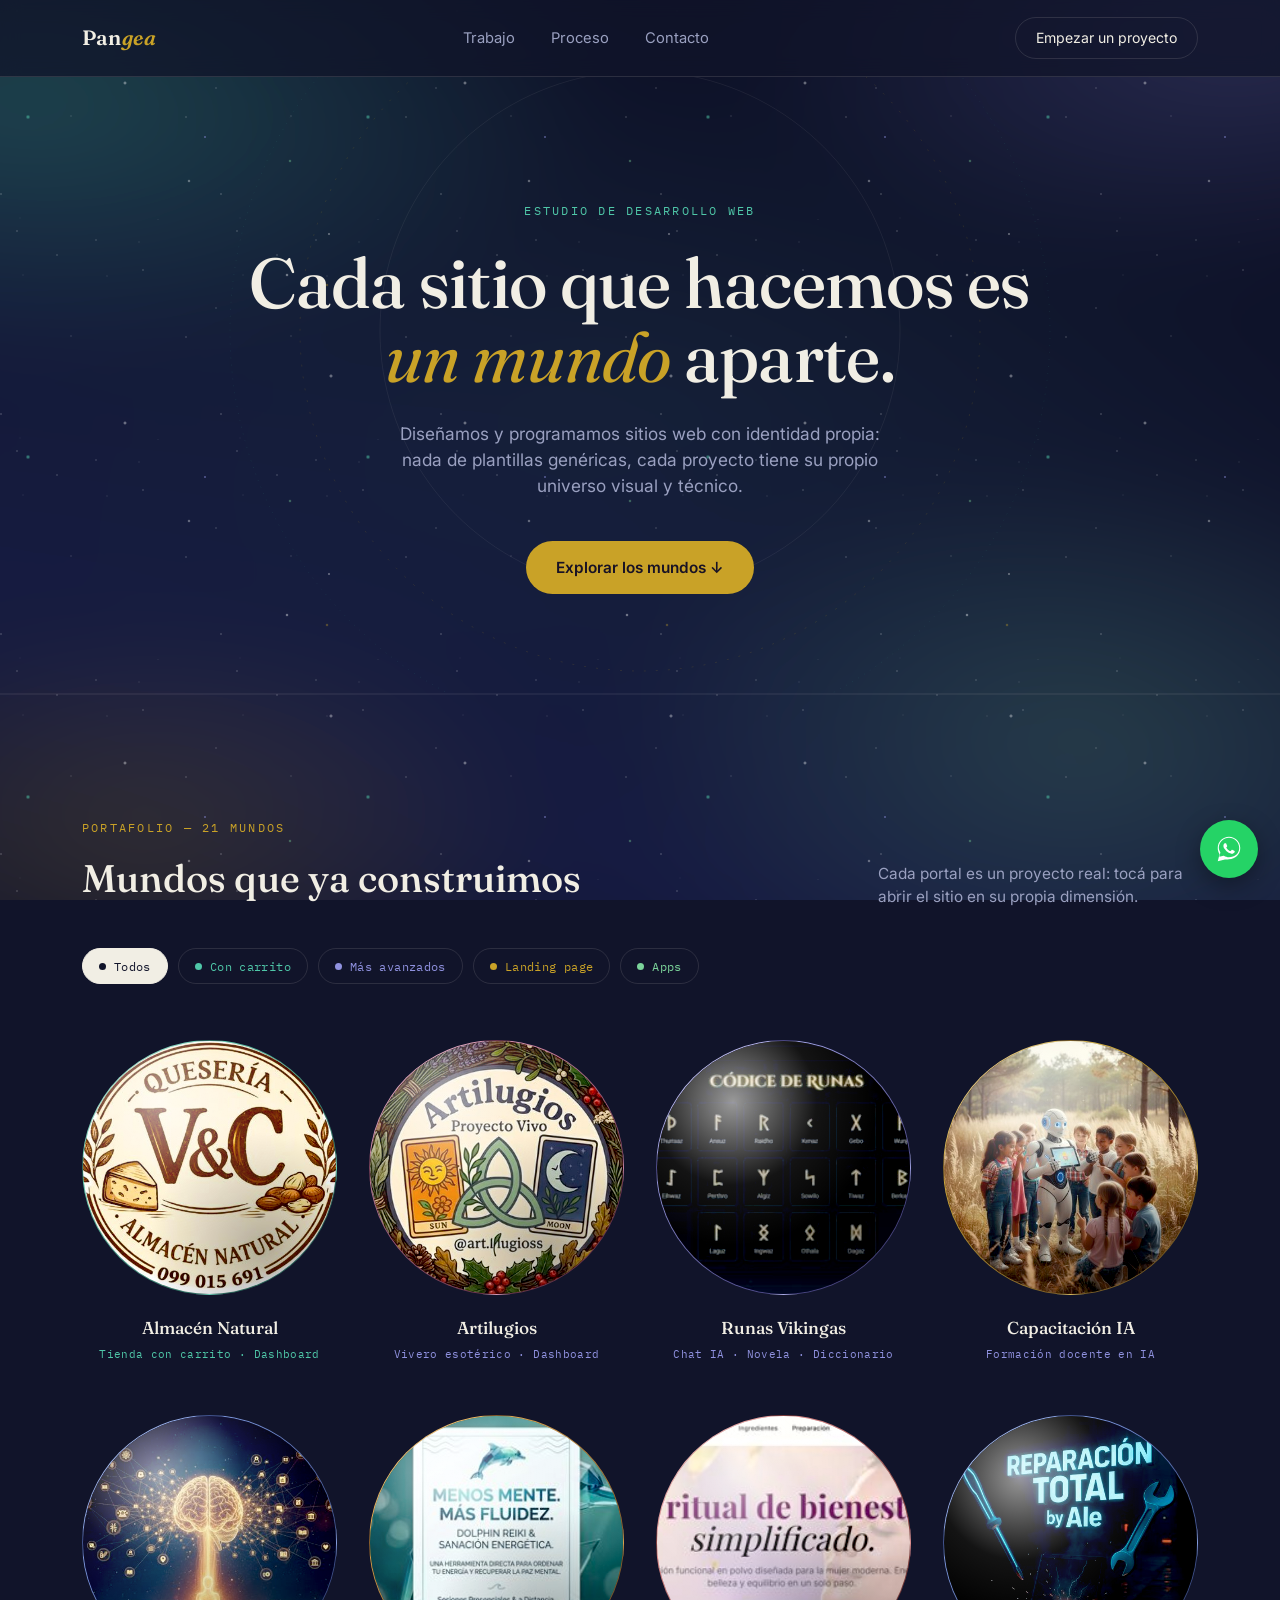
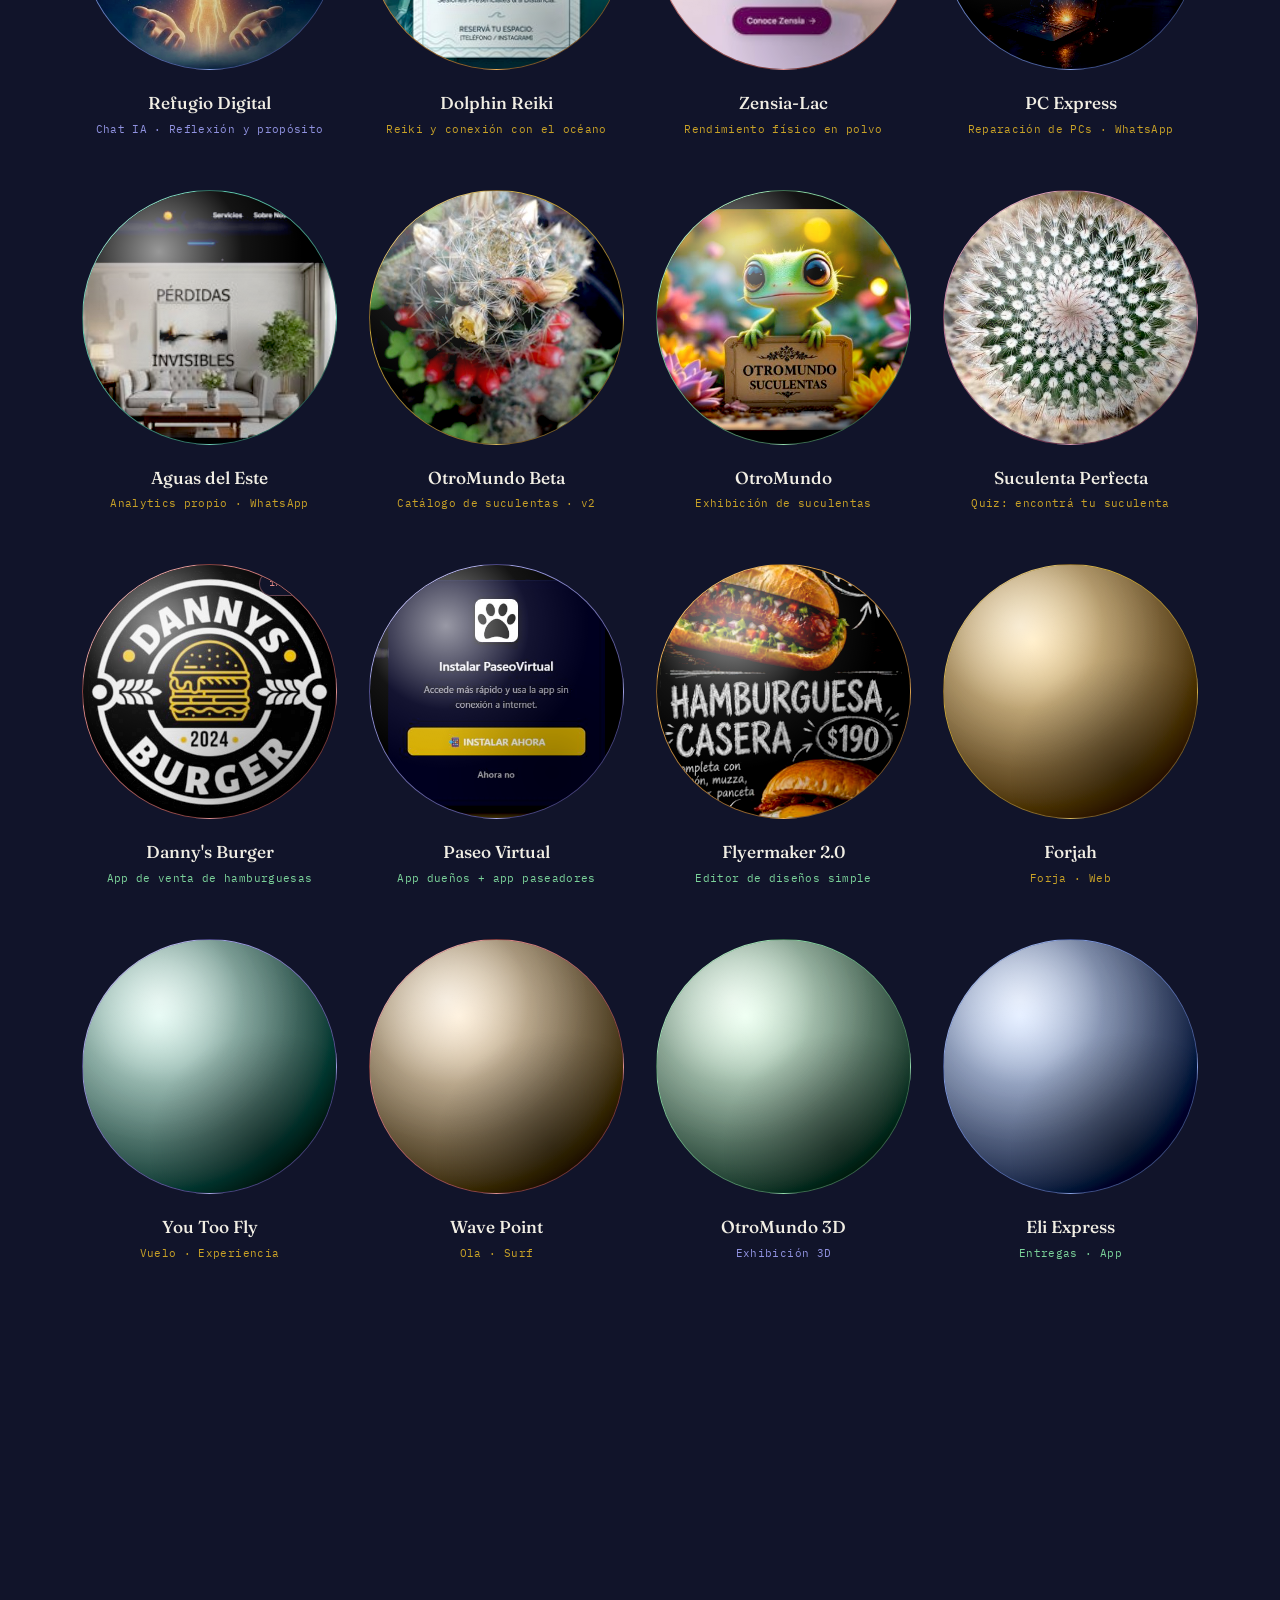
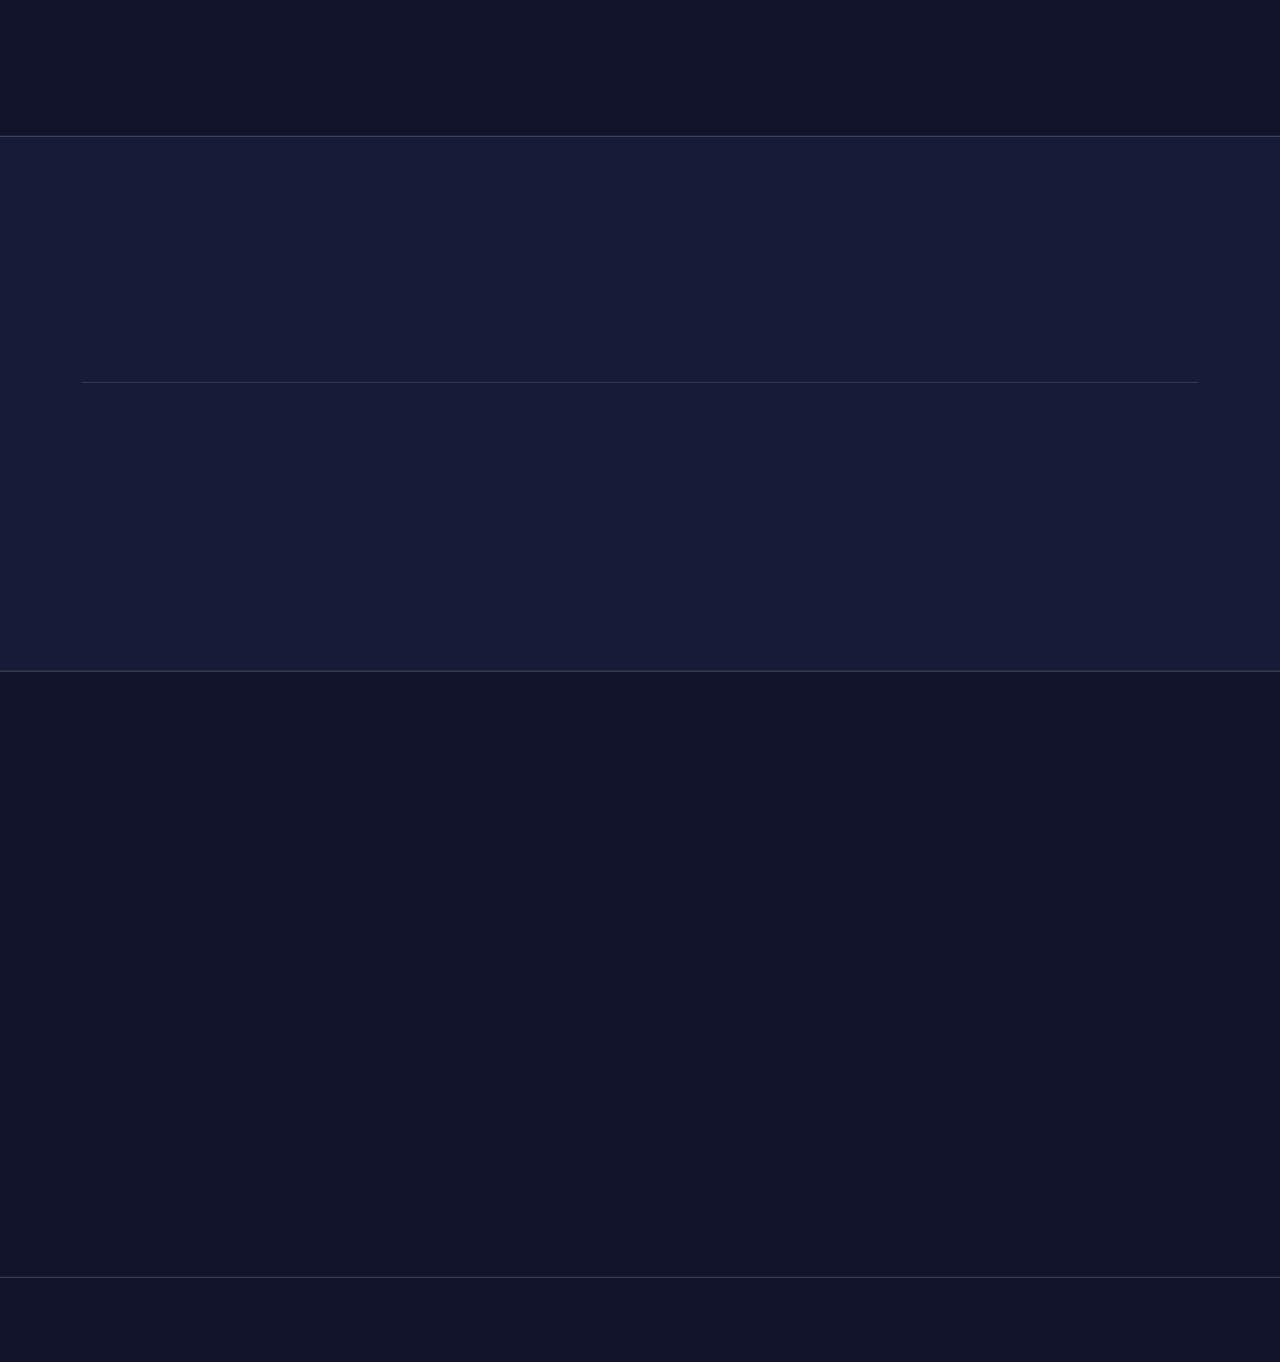
==== index.html @ 88cb33cd "jj" ====
<!DOCTYPE html>
<html lang="es">
<head>
<meta charset="UTF-8">
<meta name="viewport" content="width=device-width, initial-scale=1.0">
<meta name="description" content="Pangea — estudio de desarrollo web. Diseñamos y programamos sitios con identidad propia: landings, tiendas con carrito, dashboards y apps a medida.">
<meta name="theme-color" content="#11142A">
<link rel="preconnect" href="https://fonts.googleapis.com">
<link rel="preconnect" href="https://fonts.gstatic.com" crossorigin>
<title>Pangea — Desarrollo Web</title>
<link rel="stylesheet" href="styles.css">
</head>
<body>

<div class="galaxy-bg" aria-hidden="true">
  <div class="nebula"></div>
  <div class="stars-far"></div>
  <div class="stars-near"></div>
</div>

<div class="cursor-follow" id="cursorFollow" aria-hidden="true">
  <span class="cursor-dot dot-trail"></span>
  <span class="cursor-dot dot-lead"></span>
</div>



<!-- filtro ojo de pez + símbolos de sitios ficticios, reutilizados en todos los portales -->
<svg width="0" height="0" style="position:absolute">
  <defs>
    <radialGradient id="bump" cx="50%" cy="50%" r="50%">
      <stop offset="0%" stop-color="#808080"/>
      <stop offset="100%" stop-color="#000000"/>
    </radialGradient>
    <rect id="bumpRect" width="160" height="160" fill="url(#bump)"/>
    <filter id="fisheye" x="-30%" y="-30%" width="160%" height="160%">
      <feImage href="#bumpRect" x="0" y="0" width="160" height="160" result="bump"/>
      <feDisplacementMap in="SourceGraphic" in2="bump" scale="34" xChannelSelector="R" yChannelSelector="R"/>
    </filter>

    <!-- landing: hero + botón -->
    <symbol id="mock-landing" viewBox="0 0 160 160">
      <rect x="8" y="8" width="144" height="12" rx="4" fill="currentColor" fill-opacity="0.85"/>
      <circle cx="16" cy="14" r="2" fill="#00000055"/><circle cx="23" cy="14" r="2" fill="#00000055"/><circle cx="30" cy="14" r="2" fill="#00000055"/>
      <rect x="8" y="28" width="144" height="58" rx="8" fill="currentColor" fill-opacity="0.5"/>
      <rect x="20" y="42" width="80" height="7" rx="3" fill="#ffffff" fill-opacity="0.6"/>
      <rect x="20" y="54" width="55" height="6" rx="3" fill="#ffffff" fill-opacity="0.4"/>
      <rect x="20" y="68" width="34" height="10" rx="5" fill="#ffffff" fill-opacity="0.85"/>
      <rect x="8" y="96" width="144" height="6" rx="3" fill="currentColor" fill-opacity="0.35"/>
      <rect x="8" y="108" width="100" height="6" rx="3" fill="currentColor" fill-opacity="0.25"/>
      <rect x="8" y="140" width="144" height="5" rx="2" fill="currentColor" fill-opacity="0.25"/>
    </symbol>

    <!-- tienda: grid de productos + carrito -->
    <symbol id="mock-shop" viewBox="0 0 160 160">
      <rect x="8" y="8" width="144" height="12" rx="4" fill="currentColor" fill-opacity="0.85"/>
      <circle cx="16" cy="14" r="2" fill="#00000055"/><circle cx="23" cy="14" r="2" fill="#00000055"/>
      <circle cx="138" cy="14" r="4.5" fill="#ffffff" fill-opacity="0.9"/>
      <path d="M135 12 h6 l1 3 h-8z" fill="none" stroke="#00000066" stroke-width="1"/>
      <g fill="currentColor" fill-opacity="0.5">
        <rect x="8" y="30" width="64" height="52" rx="8"/>
        <rect x="88" y="30" width="64" height="52" rx="8"/>
        <rect x="8" y="90" width="64" height="52" rx="8"/>
        <rect x="88" y="90" width="64" height="52" rx="8"/>
      </g>
      <g fill="#ffffff" fill-opacity="0.7">
        <rect x="16" y="68" width="30" height="6" rx="3"/>
        <rect x="96" y="68" width="30" height="6" rx="3"/>
        <rect x="16" y="128" width="30" height="6" rx="3"/>
        <rect x="96" y="128" width="30" height="6" rx="3"/>
      </g>
    </symbol>

    <!-- avanzado: dashboard con sidebar y gráfico -->
    <symbol id="mock-dashboard" viewBox="0 0 160 160">
      <rect x="8" y="8" width="144" height="144" rx="10" fill="currentColor" fill-opacity="0.28"/>
      <rect x="8" y="8" width="34" height="144" rx="10" fill="currentColor" fill-opacity="0.55"/>
      <g fill="#ffffff" fill-opacity="0.6">
        <rect x="16" y="22" width="18" height="5" rx="2"/>
        <rect x="16" y="38" width="18" height="5" rx="2"/>
        <rect x="16" y="54" width="18" height="5" rx="2"/>
      </g>
      <g fill="#ffffff" fill-opacity="0.55">
        <rect x="52" y="22" width="36" height="20" rx="5"/>
        <rect x="94" y="22" width="36" height="20" rx="5"/>
      </g>
      <g fill="#ffffff" fill-opacity="0.7">
        <rect x="52" y="80" width="14" height="52" rx="3"/>
        <rect x="70" y="64" width="14" height="68" rx="3"/>
        <rect x="88" y="96" width="14" height="36" rx="3"/>
        <rect x="106" y="50" width="14" height="82" rx="3"/>
      </g>
    </symbol>

    <!-- app: pantalla de celular con nav inferior -->
    <symbol id="mock-app" viewBox="0 0 160 160">
      <rect x="38" y="4" width="84" height="152" rx="16" fill="currentColor" fill-opacity="0.35" stroke="currentColor" stroke-opacity="0.7" stroke-width="2"/>
      <rect x="60" y="12" width="40" height="5" rx="2.5" fill="currentColor" fill-opacity="0.7"/>
      <rect x="48" y="28" width="64" height="34" rx="7" fill="#ffffff" fill-opacity="0.55"/>
      <rect x="48" y="68" width="64" height="16" rx="6" fill="#ffffff" fill-opacity="0.4"/>
      <rect x="48" y="88" width="64" height="16" rx="6" fill="#ffffff" fill-opacity="0.4"/>
      <rect x="42" y="130" width="76" height="18" rx="9" fill="currentColor" fill-opacity="0.7"/>
      <circle cx="58" cy="139" r="4" fill="#ffffff" fill-opacity="0.85"/>
      <circle cx="80" cy="139" r="4" fill="#ffffff" fill-opacity="0.85"/>
      <circle cx="102" cy="139" r="4" fill="#ffffff" fill-opacity="0.85"/>
    </symbol>
  </defs>
</svg>

<header>
  <div class="wrap">
    <a class="logo" href="https://pangeadev.vercel.app">Pan<em>gea</em></a>
    <nav>
      <a href="#trabajo">Trabajo</a>
      <a href="#proceso">Proceso</a>
      <a href="#contacto">Contacto</a>
    </nav>
    <a href="#contacto" class="nav-cta">Empezar un proyecto</a>
    <button class="nav-toggle" id="navToggle" aria-label="Abrir menú" aria-expanded="false" aria-controls="mobilePanel">
      <span></span><span></span><span></span>
    </button>
  </div>
</header>
<div class="mobile-panel" id="mobilePanel">
  <a href="#trabajo">Trabajo</a>
  <a href="#proceso">Proceso</a>
  <a href="#contacto">Contacto</a>
  <a href="#contacto" class="nav-cta">Empezar un proyecto</a>
</div>

<section class="hero">
  <svg class="orbits" viewBox="0 0 900 900" aria-hidden="true">
    <path id="heroRing" class="ring1" d="M710.00,450.00 L709.80,460.21 L709.20,470.40 L708.20,480.56 L706.80,490.67 L705.00,500.72 L702.82,510.70 L700.24,520.57 L697.27,530.34 L693.93,539.99 L690.21,549.50 L686.12,558.85 L681.66,568.04 L676.85,577.04 L671.69,585.85 L666.18,594.45 L660.34,602.82 L654.18,610.96 L647.71,618.86 L640.92,626.49 L633.85,633.85 L626.49,640.92 L618.86,647.71 L610.96,654.18 L602.82,660.34 L594.45,666.18 L585.85,671.69 L577.04,676.85 L568.04,681.66 L558.85,686.12 L549.50,690.21 L539.99,693.93 L530.34,697.27 L520.57,700.24 L510.70,702.82 L500.72,705.00 L490.67,706.80 L480.56,708.20 L470.40,709.20 L460.21,709.80 L450.00,710.00 L439.79,709.80 L429.60,709.20 L419.44,708.20 L409.33,706.80 L399.28,705.00 L389.30,702.82 L379.43,700.24 L369.66,697.27 L360.01,693.93 L350.50,690.21 L341.15,686.12 L331.96,681.66 L322.96,676.85 L314.15,671.69 L305.55,666.18 L297.18,660.34 L289.04,654.18 L281.14,647.71 L273.51,640.92 L266.15,633.85 L259.08,626.49 L252.29,618.86 L245.82,610.96 L239.66,602.82 L233.82,594.45 L228.31,585.85 L223.15,577.04 L218.34,568.04 L213.88,558.85 L209.79,549.50 L206.07,539.99 L202.73,530.34 L199.76,520.57 L197.18,510.70 L195.00,500.72 L193.20,490.67 L191.80,480.56 L190.80,470.40 L190.20,460.21 L190.00,450.00 L190.20,439.79 L190.80,429.60 L191.80,419.44 L193.20,409.33 L195.00,399.28 L197.18,389.30 L199.76,379.43 L202.73,369.66 L206.07,360.01 L209.79,350.50 L213.88,341.15 L218.34,331.96 L223.15,322.96 L228.31,314.15 L233.82,305.55 L239.66,297.18 L245.82,289.04 L252.29,281.14 L259.08,273.51 L266.15,266.15 L273.51,259.08 L281.14,252.29 L289.04,245.82 L297.18,239.66 L305.55,233.82 L314.15,228.31 L322.96,223.15 L331.96,218.34 L341.15,213.88 L350.50,209.79 L360.01,206.07 L369.66,202.73 L379.43,199.76 L389.30,197.18 L399.28,195.00 L409.33,193.20 L419.44,191.80 L429.60,190.80 L439.79,190.20 L450.00,190.00 L460.21,190.20 L470.40,190.80 L480.56,191.80 L490.67,193.20 L500.72,195.00 L510.70,197.18 L520.57,199.76 L530.34,202.73 L539.99,206.07 L549.50,209.79 L558.85,213.88 L568.04,218.34 L577.04,223.15 L585.85,228.31 L594.45,233.82 L602.82,239.66 L610.96,245.82 L618.86,252.29 L626.49,259.08 L633.85,266.15 L640.92,273.51 L647.71,281.14 L654.18,289.04 L660.34,297.18 L666.18,305.55 L671.69,314.15 L676.85,322.96 L681.66,331.96 L686.12,341.15 L690.21,350.50 L693.93,360.01 L697.27,369.66 L700.24,379.43 L702.82,389.30 L705.00,399.28 L706.80,409.33 L708.20,419.44 L709.20,429.60 L709.80,439.79 L710.00,450.00 Z"></path>
    <circle class="ring2" cx="450" cy="450" r="340"></circle>
    <circle class="ring3" cx="450" cy="450" r="410"></circle>
  </svg>
  <div class="wrap hero-inner">
    <span class="eyebrow">Estudio de desarrollo web</span>
    <h1>Cada sitio que hacemos es <em>un mundo</em> aparte.</h1>
    <p>Diseñamos y programamos sitios web con identidad propia: nada de plantillas genéricas, cada proyecto tiene su propio universo visual y técnico.</p>
    <a href="#trabajo" class="btn-primary">Explorar los mundos ↓</a>
  </div>
</section>

<svg class="string-divider" id="stringDivider1" viewBox="0 0 1000 30" preserveAspectRatio="none" aria-hidden="true">
  <path id="stringLine1" d="M0,15 L1000,15"></path>
</svg>

<section class="worlds" id="trabajo">
  <div class="wrap">
    <div class="section-head">
      <div>
        <span class="eyebrow">Portafolio — 21 mundos</span>
        <h2>Mundos que ya construimos</h2>
      </div>
      <p>Cada portal es un proyecto real: tocá para abrir el sitio en su propia dimensión.</p>
    </div>

    <div class="filters">
      <button class="filter-btn active" data-filter="all"><span class="dot"></span>Todos</button>
      <button class="filter-btn" data-filter="carrito"><span class="dot"></span>Con carrito</button>
      <button class="filter-btn" data-filter="avanzado"><span class="dot"></span>Más avanzados</button>
      <button class="filter-btn" data-filter="landing"><span class="dot"></span>Landing page</button>
      <button class="filter-btn" data-filter="app"><span class="dot"></span>Apps</button>
    </div>

    <div class="world-grid">

      <a class="world-card" data-cats="carrito" href="https://queseriayalmacenvyc.vercel.app" target="_blank" rel="noopener">
        <div class="portal p2">
          <img class="mock-photo" loading="lazy" decoding="async" src="[data-uri]" alt="Almacén Natural">
          <div class="portal-glass"></div>
          <span class="portal-label">Ver sitio ↗</span>
        </div>
        <div class="world-name">Almacén Natural</div>
        <div class="world-tag cat-carrito">Tienda con carrito · Dashboard</div>
      </a>
      <a class="world-card" data-cats="avanzado" href="https://artilugios.vercel.app" target="_blank" rel="noopener">
        <div class="portal p3">
          <img class="mock-photo" loading="lazy" decoding="async" src="[data-uri]" alt="Artilugios">
          <div class="portal-glass"></div>
          <span class="portal-label">Ver sitio ↗</span>
        </div>
        <div class="world-name">Artilugios</div>
        <div class="world-tag cat-avanzado">Vivero esotérico · Dashboard</div>
      </a>

      <a class="world-card" data-cats="avanzado" href="https://runasvikingas.vercel.app" target="_blank" rel="noopener">
        <div class="portal p7">
          <img class="mock-photo" loading="lazy" decoding="async" src="[data-uri]" alt="Runas Vikingas">
          <div class="portal-glass"></div>
          <span class="portal-label">Ver sitio ↗</span>
        </div>
        <div class="world-name">Runas Vikingas</div>
        <div class="world-tag cat-avanzado">Chat IA · Novela · Diccionario</div>
      </a>

      <a class="world-card" data-cats="avanzado" href="https://unaleotromundo.github.io/Capacitacion-IA/" target="_blank" rel="noopener">
        <div class="portal p5">
          <img class="mock-photo" loading="lazy" decoding="async" src="[data-uri]" alt="Capacitación IA">
          <div class="portal-glass"></div>
          <span class="portal-label">Ver sitio ↗</span>
        </div>
        <div class="world-name">Capacitación IA</div>
        <div class="world-tag cat-avanzado">Formación docente en IA</div>
      </a>

      <a class="world-card" data-cats="avanzado app" href="https://refugiodigital.vercel.app" target="_blank" rel="noopener">
        <div class="portal p4">
          <img class="mock-photo" loading="lazy" decoding="async" src="[data-uri]" alt="Refugio Digital">
          <div class="portal-glass"></div>
          <span class="portal-label">Ver sitio ↗</span>
        </div>
        <div class="world-name">Refugio Digital</div>
        <div class="world-tag cat-avanzado">Chat IA · Reflexión y propósito</div>
      </a>

      <a class="world-card" data-cats="landing" href="https://dolphinreiki.vercel.app" target="_blank" rel="noopener">
        <div class="portal p1">
          <img class="mock-photo" loading="lazy" decoding="async" src="[data-uri]" alt="Dolphin Reiki">
          <div class="portal-glass"></div>
          <span class="portal-label">Ver sitio ↗</span>
        </div>
        <div class="world-name">Dolphin Reiki</div>
        <div class="world-tag cat-landing">Reiki y conexión con el océano</div>
      </a>

      <a class="world-card" data-cats="landing" href="https://zensia-lac.vercel.app" target="_blank" rel="noopener">
        <div class="portal p8">
          <img class="mock-photo" loading="lazy" decoding="async" src="[data-uri]" alt="Zensia-Lac">
          <div class="portal-glass"></div>
          <span class="portal-label">Ver sitio ↗</span>
        </div>
        <div class="world-name">Zensia-Lac</div>
        <div class="world-tag cat-landing">Rendimiento físico en polvo</div>
      </a>

      <a class="world-card" data-cats="landing" href="https://contralamaquina.vercel.app/" target="_blank" rel="noopener">
        <div class="portal p4">
          <img class="mock-photo" loading="lazy" decoding="async" src="[data-uri]" alt="PC Express">
          <div class="portal-glass"></div>
          <span class="portal-label">Ver sitio ↗</span>
        </div>
        <div class="world-name">PC Express</div>
        <div class="world-tag cat-landing">Reparación de PCs · WhatsApp</div>
      </a>

      <a class="world-card" data-cats="landing" href="https://aguasdeleste.com.uy" target="_blank" rel="noopener">
        <div class="portal p2">
          <img class="mock-photo" loading="lazy" decoding="async" src="[data-uri]" alt="Aguas del Este">
          <div class="portal-glass"></div>
          <span class="portal-label">Ver sitio ↗</span>
        </div>
        <div class="world-name">Aguas del Este</div>
        <div class="world-tag cat-landing">Analytics propio · WhatsApp</div>
      </a>

      <a class="world-card" data-cats="landing" href="https://otromundo-beta.vercel.app" target="_blank" rel="noopener">
        <div class="portal p5">
          <span class="badge beta">beta</span>
          <img class="mock-photo" loading="lazy" decoding="async" src="[data-uri]" alt="OtroMundo Beta">
          <div class="portal-glass"></div>
          <span class="portal-label">Ver sitio ↗</span>
        </div>
        <div class="world-name">OtroMundo Beta</div>
        <div class="world-tag cat-landing">Catálogo de suculentas · v2</div>
      </a>

      <a class="world-card" data-cats="landing" href="https://otromundo.vercel.app" target="_blank" rel="noopener">
        <div class="portal p6">
          <img class="mock-photo" loading="lazy" decoding="async" src="[data-uri]" alt="OtroMundo Suculentas">
          <div class="portal-glass"></div>
          <span class="portal-label">Ver sitio ↗</span>
        </div>
        <div class="world-name">OtroMundo</div>
        <div class="world-tag cat-landing">Exhibición de suculentas</div>
      </a>

      <a class="world-card" data-cats="landing" href="https://unaleotromundo.github.io/suculentaperfecta" target="_blank" rel="noopener">
        <div class="portal p3">
          <span class="badge">quiz</span>
          <img class="mock-photo" loading="lazy" decoding="async" src="[data-uri]" alt="Suculenta Perfecta">
          <div class="portal-glass"></div>
          <span class="portal-label">Ver sitio ↗</span>
        </div>
        <div class="world-name">Suculenta Perfecta</div>
        <div class="world-tag cat-landing">Quiz: encontrá tu suculenta</div>
      </a>

      <a class="world-card" data-cats="app" href="https://dannysburguer.vercel.app" target="_blank" rel="noopener">
        <div class="portal p8">
          <span class="badge inactivo">inactivo</span>
          <img class="mock-photo" loading="lazy" decoding="async" src="[data-uri]" alt="Danny's Burger">
          <div class="portal-glass"></div>
          <span class="portal-label">Ver sitio ↗</span>
        </div>
        <div class="world-name">Danny's Burger</div>
        <div class="world-tag cat-app">App de venta de hamburguesas</div>
      </a>

      <a class="world-card" data-cats="app" href="https://paseovirtual.vercel.app" target="_blank" rel="noopener">
        <div class="portal p7">
          <img class="mock-photo" loading="lazy" decoding="async" src="[data-uri]" alt="Paseo Virtual">
          <div class="portal-glass"></div>
          <span class="portal-label">Ver sitio ↗</span>
        </div>
        <div class="world-name">Paseo Virtual</div>
        <div class="world-tag cat-app">App dueños + app paseadores</div>
      </a>

      <a class="world-card" data-cats="app" href="https://unaleotromundo.github.io/Flyermaker2.0/" target="_blank" rel="noopener">
        <div class="portal p1">
          <img class="mock-photo" loading="lazy" decoding="async" src="[data-uri]" alt="Flyermaker 2.0">
          <div class="portal-glass"></div>
          <span class="portal-label">Ver sitio ↗</span>
        </div>
        <div class="world-name">Flyermaker 2.0</div>
        <div class="world-tag cat-app">Editor de diseños simple</div>
      </a>

      <a class="world-card" data-cats="landing" href="https://forjah.vercel.app" target="_blank" rel="noopener">
        <div class="portal p5">
          <img class="mock-photo" loading="lazy" decoding="async" src="data:image/svg+xml,%3Csvg xmlns='http://www.w3.org/2000/svg' viewBox='0 0 160 160'%3E%3Cdefs%3E%3CradialGradient id='g' cx='35%25' cy='30%25' r='80%25'%3E%3Cstop offset='0%25' stop-color='%23ffe2a8'/%3E%3Cstop offset='100%25' stop-color='%232b1a08'/%3E%3C/radialGradient%3E%3C/defs%3E%3Crect width='160' height='160' fill='url(%23g)'/%3E%3C/svg%3E"/>
          <div class="portal-glass"></div>
          <span class="portal-label">Ver sitio ↗</span>
        </div>
        <div class="world-name">Forjah</div>
        <div class="world-tag cat-landing">Forja · Web</div>
      </a>

      <a class="world-card" data-cats="landing" href="https://youtoofly.vercel.app" target="_blank" rel="noopener">
        <div class="portal p7">
          <img class="mock-photo" loading="lazy" decoding="async" src="data:image/svg+xml,%3Csvg xmlns='http://www.w3.org/2000/svg' viewBox='0 0 160 160'%3E%3Cdefs%3E%3CradialGradient id='g' cx='30%25' cy='30%25' r='80%25'%3E%3Cstop offset='0%25' stop-color='%23d3f4ea'/%3E%3Cstop offset='100%25' stop-color='%23082621'/%3E%3C/radialGradient%3E%3C/defs%3E%3Crect width='160' height='160' fill='url(%23g)'/%3E%3C/svg%3E"/>
          <div class="portal-glass"></div>
          <span class="portal-label">Ver sitio ↗</span>
        </div>
        <div class="world-name">You Too Fly</div>
        <div class="world-tag cat-landing">Vuelo · Experiencia</div>
      </a>

      <a class="world-card" data-cats="landing" href="https://wavepointcr.com" target="_blank" rel="noopener">
        <div class="portal p8">
          <img class="mock-photo" loading="lazy" decoding="async" src="data:image/svg+xml,%3Csvg xmlns='http://www.w3.org/2000/svg' viewBox='0 0 160 160'%3E%3Cdefs%3E%3CradialGradient id='g' cx='35%25' cy='30%25' r='80%25'%3E%3Cstop offset='0%25' stop-color='%23fbe6c8'/%3E%3Cstop offset='100%25' stop-color='%23241a08'/%3E%3C/radialGradient%3E%3C/defs%3E%3Crect width='160' height='160' fill='url(%23g)'/%3E%3C/svg%3E"/>
          <div class="portal-glass"></div>
          <span class="portal-label">Ver sitio ↗</span>
        </div>
        <div class="world-name">Wave Point</div>
        <div class="world-tag cat-landing">Ola · Surf</div>
      </a>

      <a class="world-card" data-cats="avanzado" href="https://otromundo3d.vercel.app" target="_blank" rel="noopener">
        <div class="portal p6">
          <img class="mock-photo" loading="lazy" decoding="async" src="data:image/svg+xml,%3Csvg xmlns='http://www.w3.org/2000/svg' viewBox='0 0 160 160'%3E%3Cdefs%3E%3CradialGradient id='g' cx='35%25' cy='30%25' r='80%25'%3E%3Cstop offset='0%25' stop-color='%23e3ffe9'/%3E%3Cstop offset='100%25' stop-color='%230c231a'/%3E%3C/radialGradient%3E%3C/defs%3E%3Crect width='160' height='160' fill='url(%23g)'/%3E%3C/svg%3E"/>
          <div class="portal-glass"></div>
          <span class="portal-label">Ver sitio ↗</span>
        </div>
        <div class="world-name">OtroMundo 3D</div>
        <div class="world-tag cat-avanzado">Exhibición 3D</div>
      </a>

      <a class="world-card" data-cats="app" href="https://eliexpress.vercel.app" target="_blank" rel="noopener">
        <div class="portal p4">
          <img class="mock-photo" loading="lazy" decoding="async" src="data:image/svg+xml,%3Csvg xmlns='http://www.w3.org/2000/svg' viewBox='0 0 160 160'%3E%3Cdefs%3E%3CradialGradient id='g' cx='30%25' cy='30%25' r='80%25'%3E%3Cstop offset='0%25' stop-color='%23cfe0ff'/%3E%3Cstop offset='100%25' stop-color='%230d152e'/%3E%3C/radialGradient%3E%3C/defs%3E%3Crect width='160' height='160' fill='url(%23g)'/%3E%3C/svg%3E"/>
          <div class="portal-glass"></div>
          <span class="portal-label">Ver sitio ↗</span>
        </div>
        <div class="world-name">Eli Express</div>
        <div class="world-tag cat-app">Entregas · App</div>
      </a>

      <a class="world-card" data-cats="landing" href="https://doberman-delta.vercel.app/" target="_blank" rel="noopener">
        <div class="portal p2">
          <img class="mock-photo" loading="lazy" decoding="async" src="data:image/svg+xml,%3Csvg xmlns='http://www.w3.org/2000/svg' viewBox='0 0 160 160'%3E%3Cdefs%3E%3CradialGradient id='g' cx='35%25' cy='30%25' r='80%25'%3E%3Cstop offset='0%25' stop-color='%23ffe2a8'/%3E%3Cstop offset='100%25' stop-color='%232b1a08'/%3E%3C/radialGradient%3E%3C/defs%3E%3Crect width='160' height='160' fill='url(%23g)'/%3E%3C/svg%3E"/>
          <div class="portal-glass"></div>
          <span class="portal-label">Ver sitio ↗</span>
        </div>
        <div class="world-name">Doberman Delta</div>
        <div class="world-tag cat-landing">Doberman · Web</div>
      </a>

    </div>
  </div>
</section>

<svg class="string-divider" id="stringDivider2" viewBox="0 0 1000 30" preserveAspectRatio="none" aria-hidden="true">
  <path id="stringLine2" d="M0,15 L1000,15"></path>
</svg>

<section class="process" id="proceso">
  <div class="wrap">
    <div class="section-head">
      <div>
        <span class="eyebrow">Cómo trabajamos</span>
        <h2>El viaje entre mundos</h2>
      </div>
      <p>Cuatro etapas, siempre en ese orden, del primer boceto a un sitio en producción.</p>
    </div>
    <div class="process-grid">
      <div class="step">
        <span class="step-num">01</span>
        <h3>Exploración</h3>
        <p>Entendemos tu negocio, tus usuarios y qué necesita lograr el sitio.</p>
      </div>
      <div class="step">
        <span class="step-num">02</span>
        <h3>Diseño</h3>
        <p>Construimos una identidad visual propia, no una plantilla adaptada.</p>
      </div>
      <div class="step">
        <span class="step-num">03</span>
        <h3>Desarrollo</h3>
        <p>Programamos el sitio: rápido, prolijo y fácil de mantener.</p>
      </div>
      <div class="step">
        <span class="step-num">04</span>
        <h3>Lanzamiento</h3>
        <p>Publicamos y acompañamos las primeras semanas en vivo.</p>
      </div>
    </div>
  </div>
</section>

<svg class="string-divider" id="stringDivider3" viewBox="0 0 1000 30" preserveAspectRatio="none" aria-hidden="true">
  <path id="stringLine3" d="M0,15 L1000,15"></path>
</svg>

<section class="contact" id="contacto">
  <div class="wrap">
    <span class="eyebrow">Contacto</span>
    <h2>¿Creamos <em>tu</em> próximo mundo?</h2>
    <p>Contanos de tu proyecto y te respondemos en menos de 48 horas.</p>
    <a class="btn-primary" href="https://wa.me/59894691690" target="_blank" rel="noopener">Escribinos por WhatsApp →</a>
  </div>
</section>

<svg class="string-divider" id="stringDivider4" viewBox="0 0 1000 30" preserveAspectRatio="none" aria-hidden="true">
  <path id="stringLine4" d="M0,15 L1000,15"></path>
</svg>

<footer>
  <div class="wrap">
    <span>© 2026 Pangea Desarrollo Web</span>
    <span>Neptunia, Uruguay</span>
  </div>
</footer>

<a href="https://wa.me/59894691690" target="_blank" rel="noopener" class="wa-float" aria-label="Escribinos por WhatsApp">
  <span class="wa-tooltip">Escribinos por WhatsApp</span>
  <svg viewBox="0 0 32 32" fill="#fff" aria-hidden="true">
    <path d="M16.004 3C9.377 3 4 8.373 4 15c0 2.386.7 4.607 1.912 6.47L4 29l7.72-1.868A11.93 11.93 0 0 0 16.004 27C22.63 27 28 21.627 28 15S22.63 3 16.004 3zm0 21.9c-1.98 0-3.822-.58-5.372-1.577l-.386-.243-4.58 1.108 1.15-4.463-.253-.397A9.86 9.86 0 0 1 5.1 15c0-6.02 4.884-10.9 10.904-10.9C22.024 4.1 26.9 8.98 26.9 15S22.024 24.9 16.004 24.9z"/>
    <path d="M21.5 17.8c-.297-.148-1.758-.867-2.03-.966-.272-.099-.47-.148-.668.148-.198.297-.767.966-.94 1.164-.173.198-.347.223-.644.075-.297-.148-1.254-.462-2.388-1.472-.883-.788-1.48-1.762-1.653-2.06-.173-.297-.018-.457.13-.605.134-.133.297-.347.446-.52.148-.174.198-.298.297-.496.099-.198.05-.372-.025-.52-.075-.148-.668-1.61-.916-2.204-.242-.58-.487-.5-.668-.51l-.57-.01c-.198 0-.52.075-.792.372-.272.298-1.04 1.017-1.04 2.48 0 1.463 1.065 2.877 1.213 3.075.148.198 2.096 3.2 5.08 4.487.71.307 1.263.49 1.694.627.712.227 1.36.195 1.872.118.571-.085 1.758-.719 2.006-1.412.248-.694.248-1.288.173-1.412-.074-.124-.272-.198-.57-.347z"/>
  </svg>
</a>

<script src="script.js"></script>

</body>
</html>
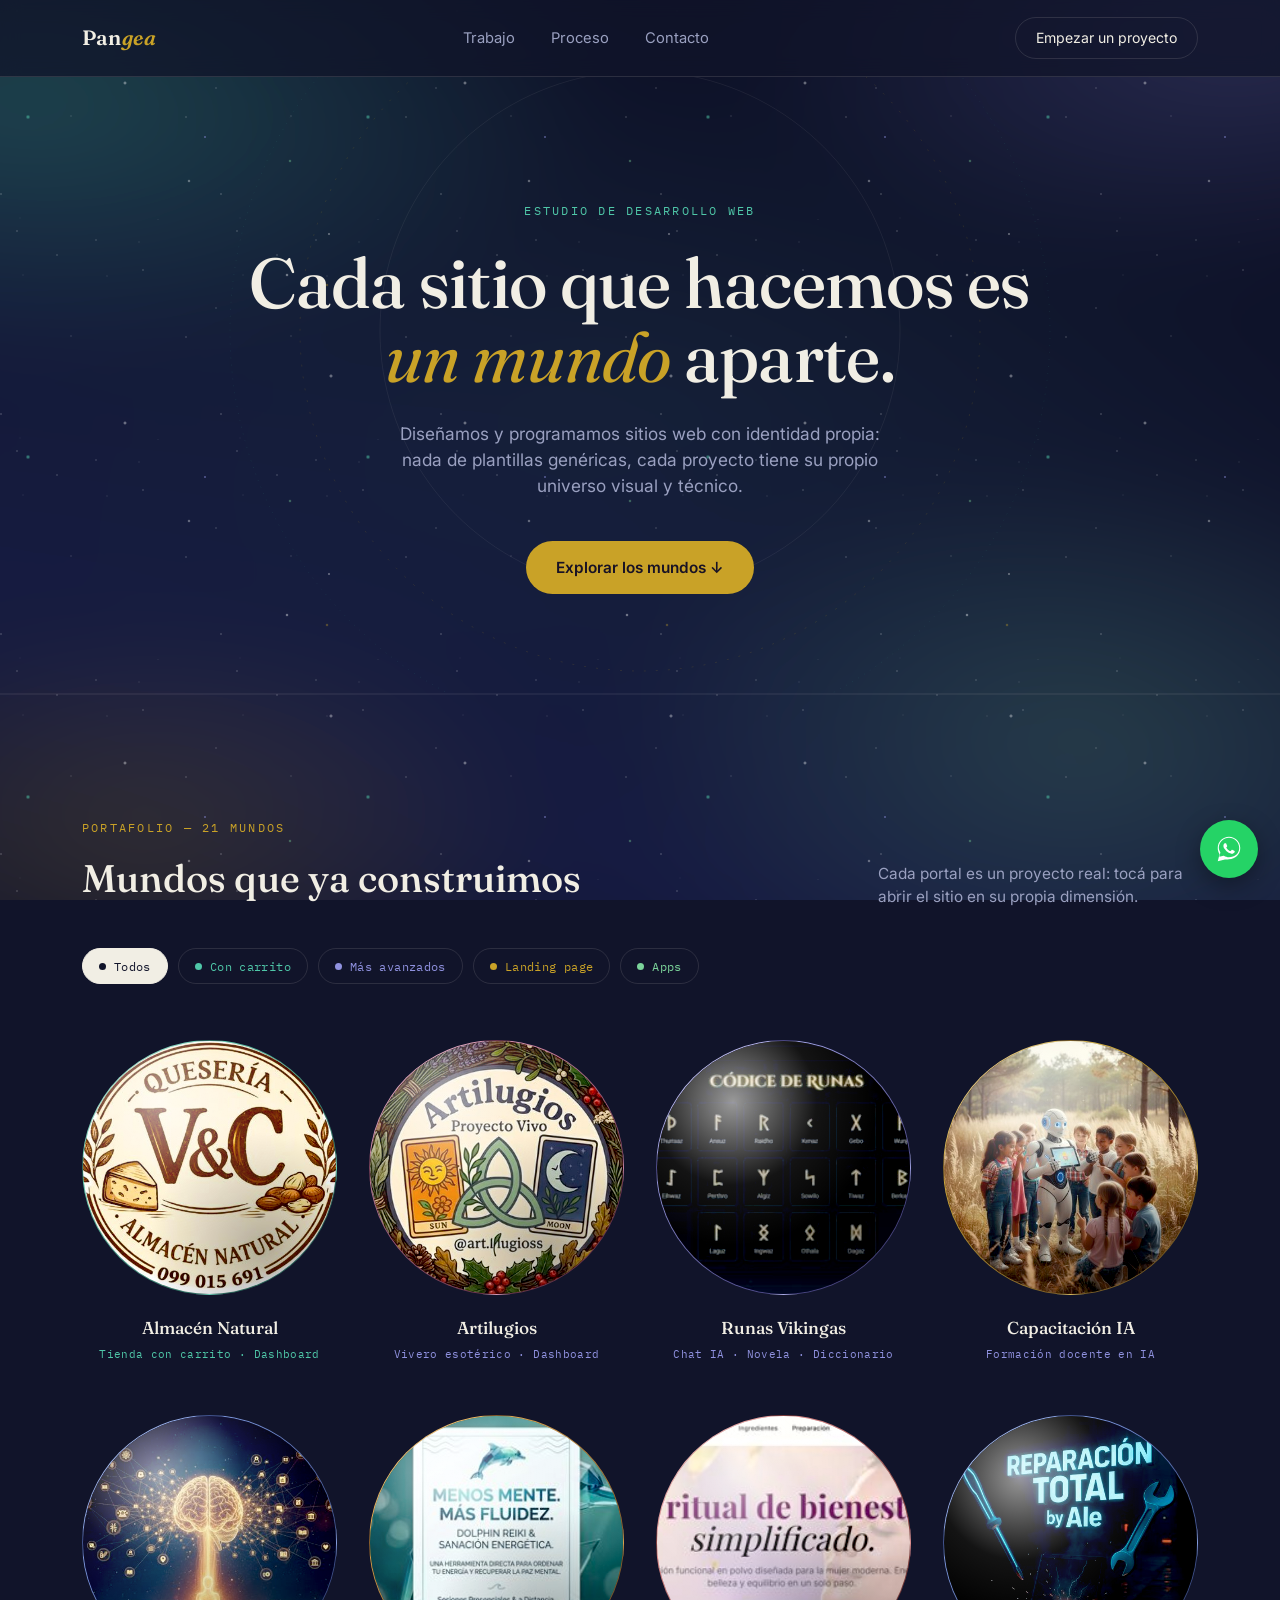
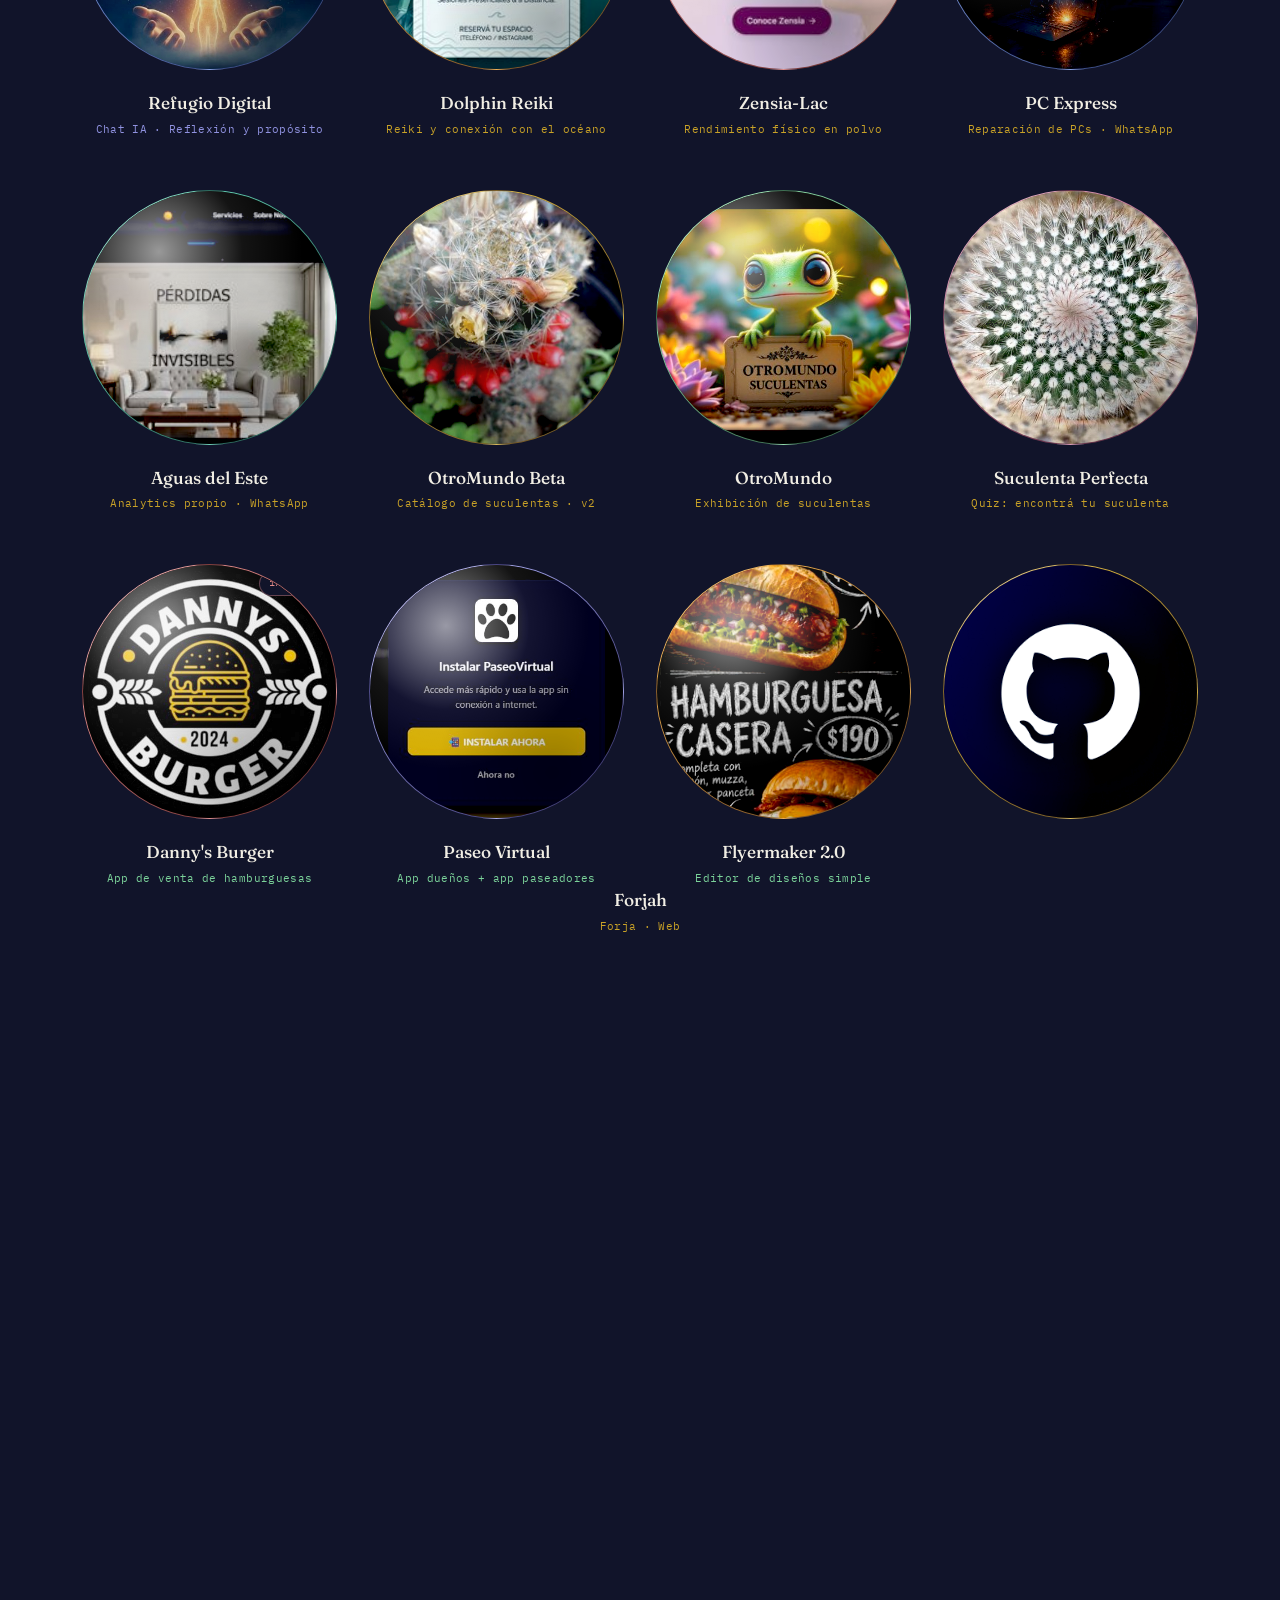
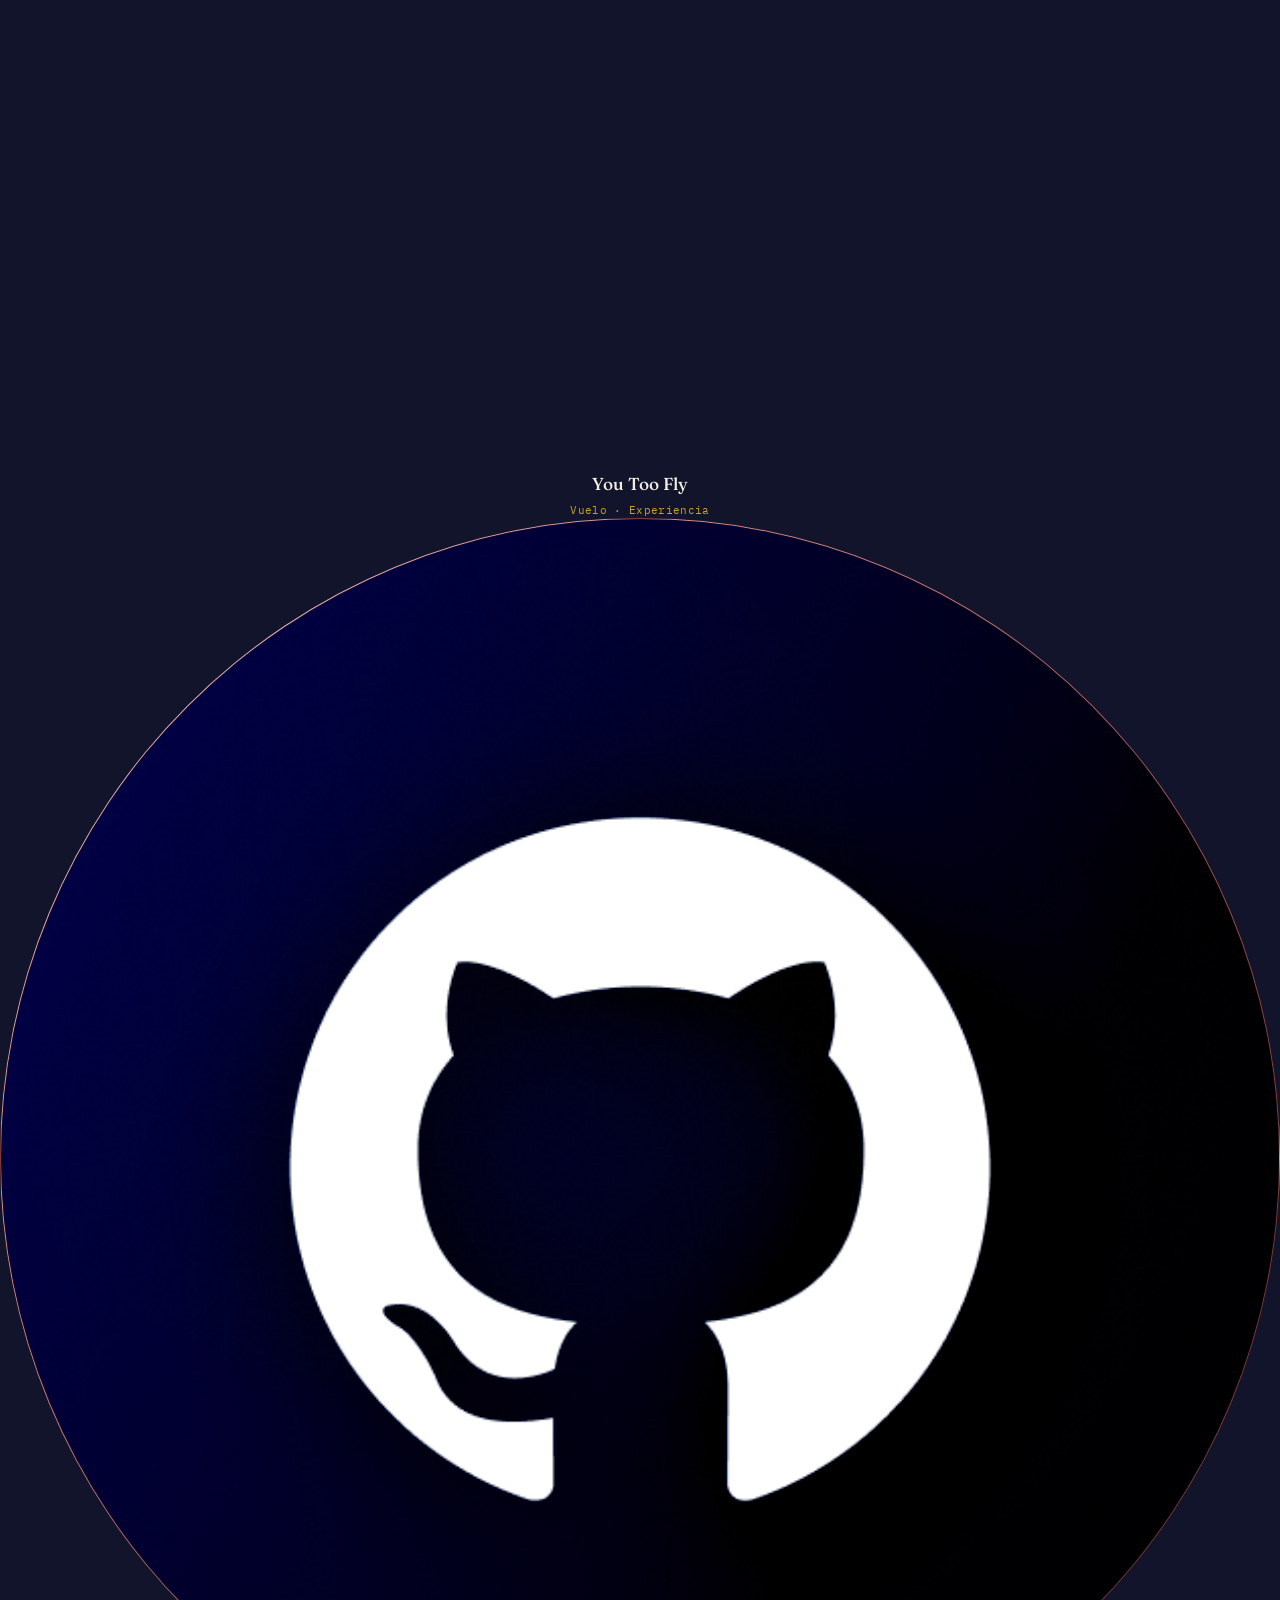
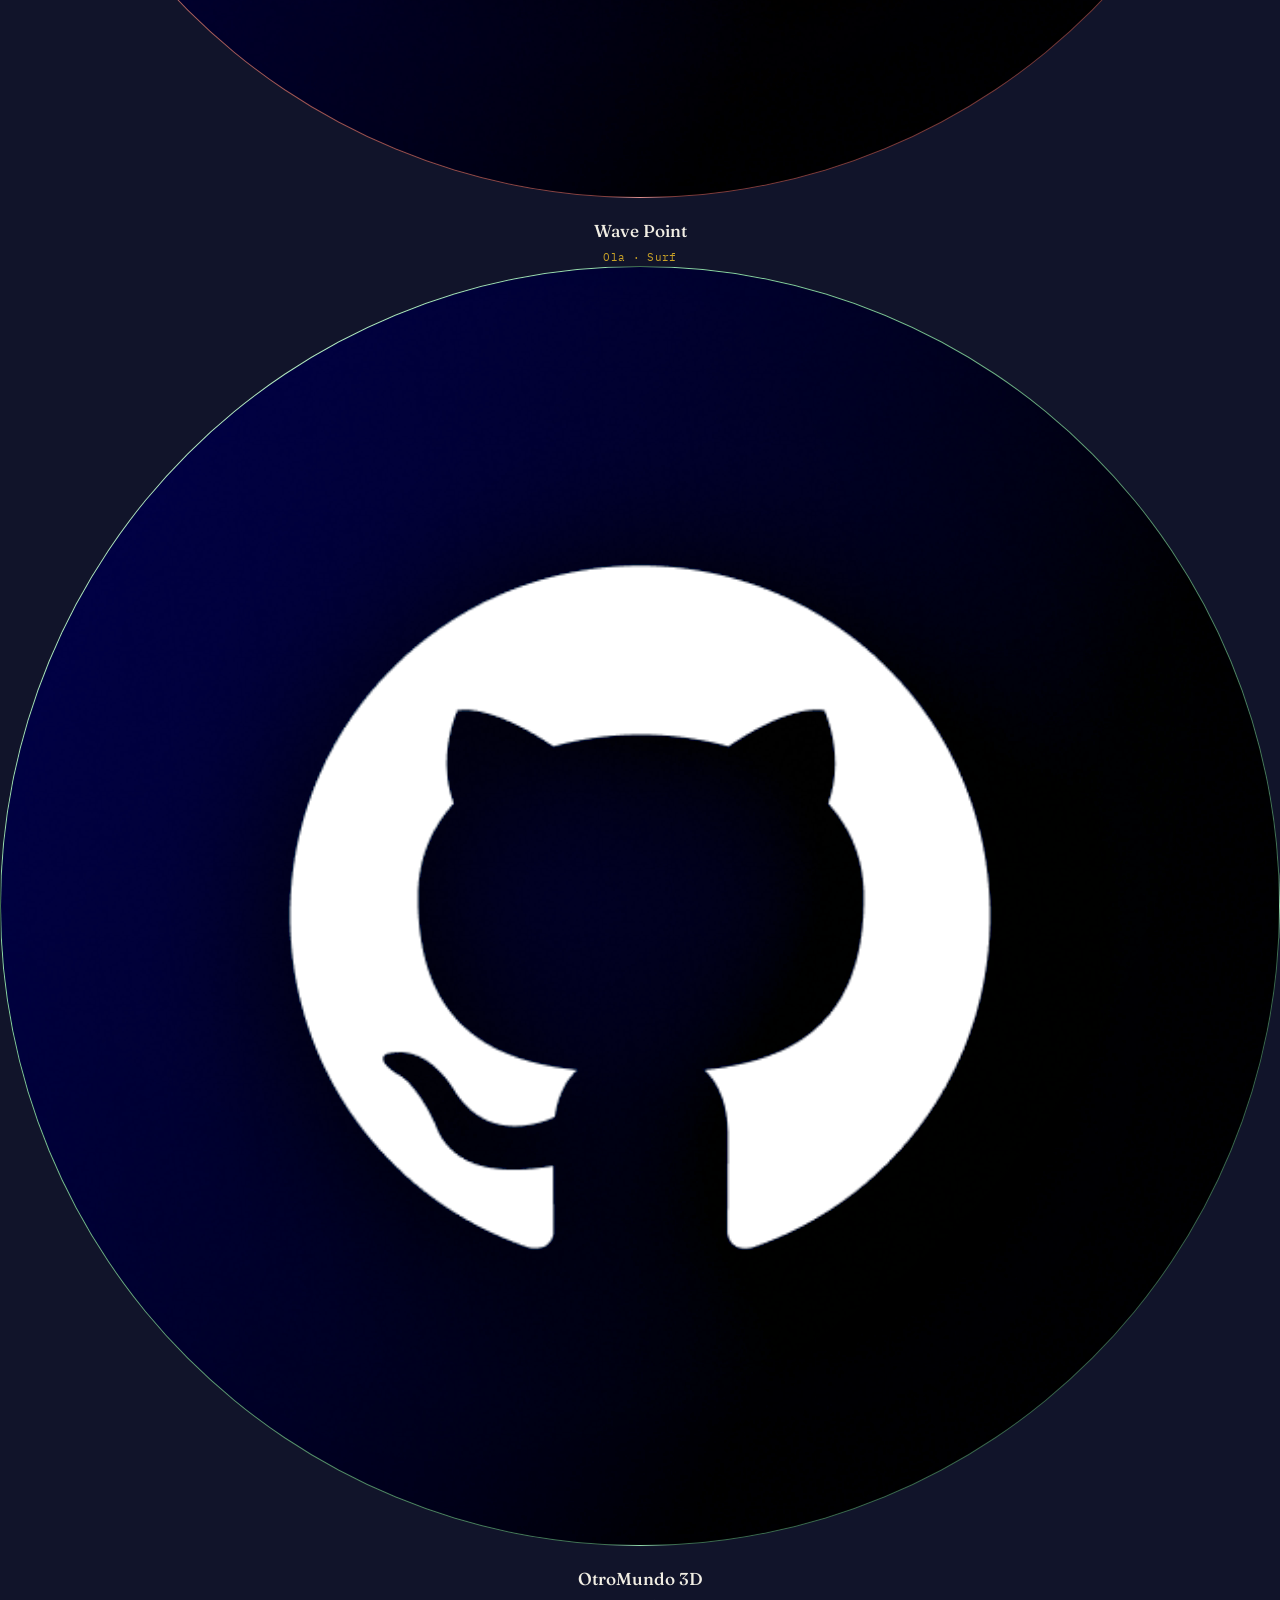
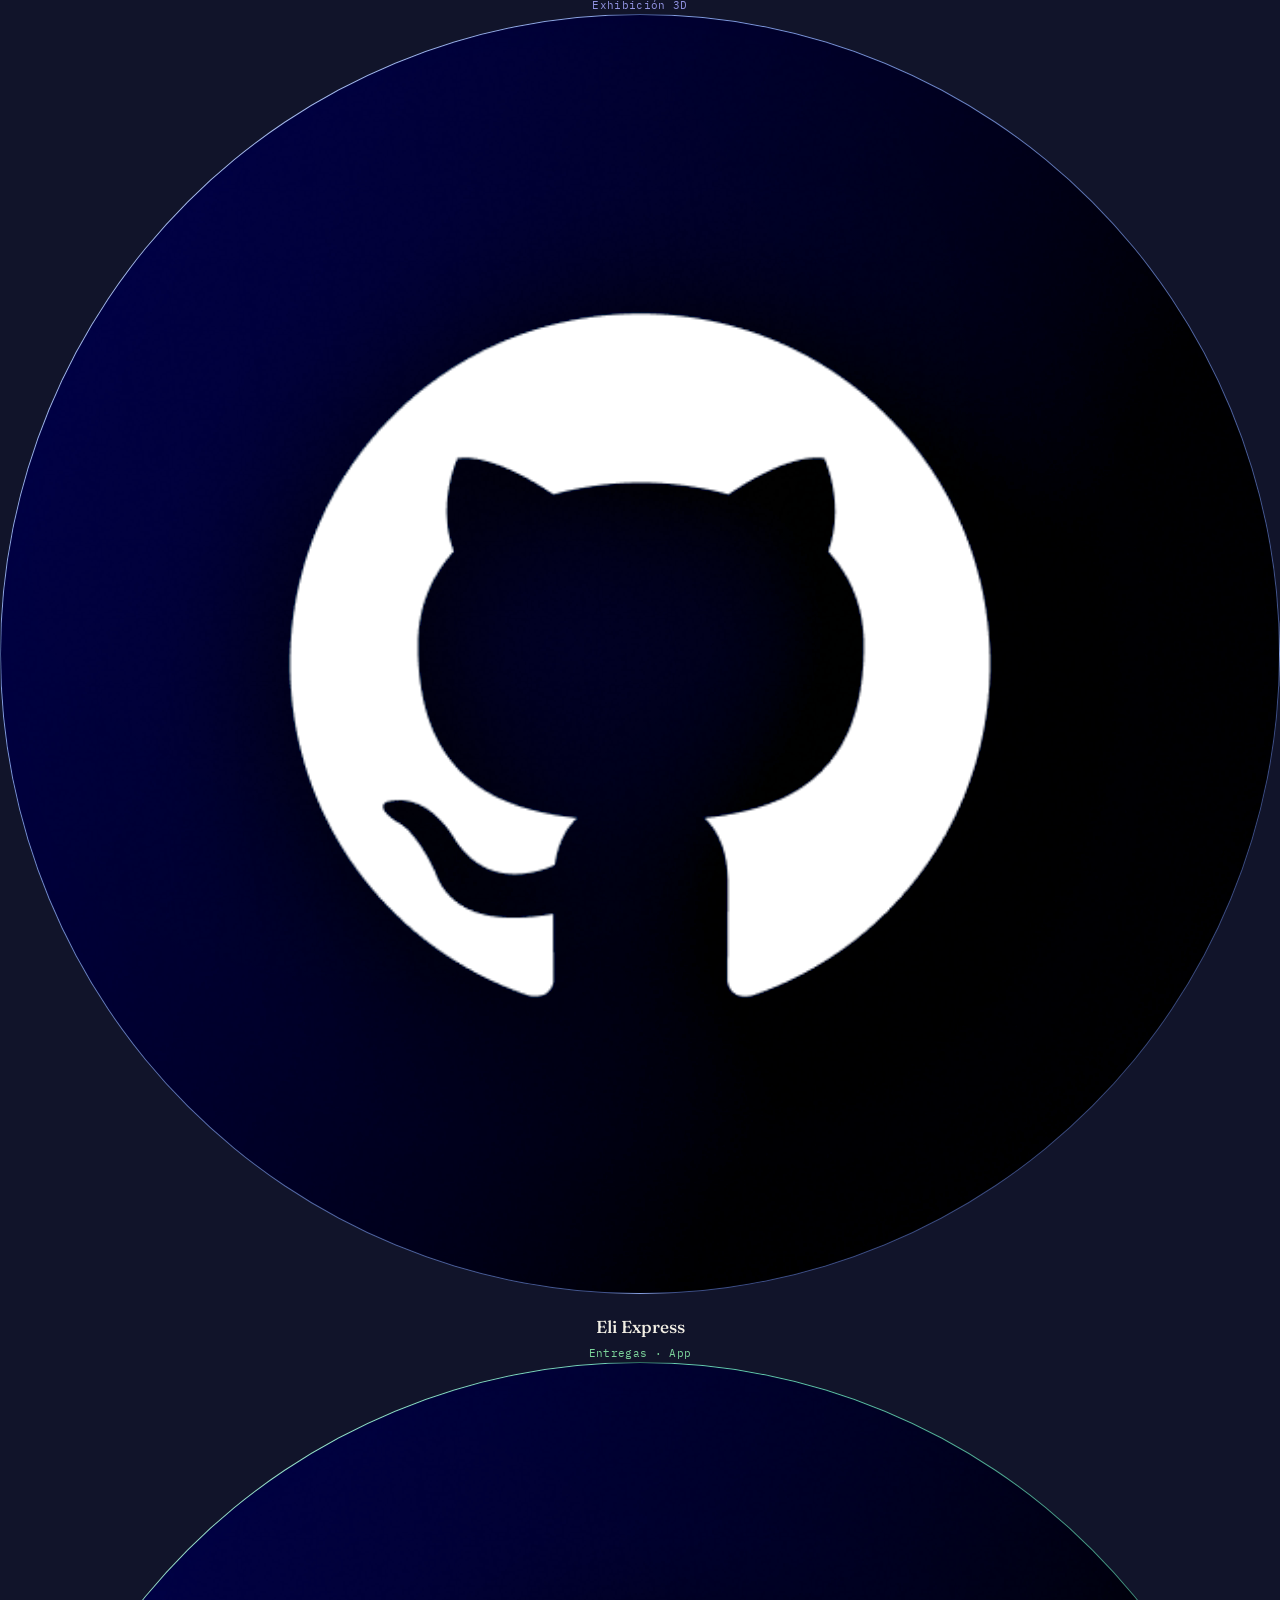
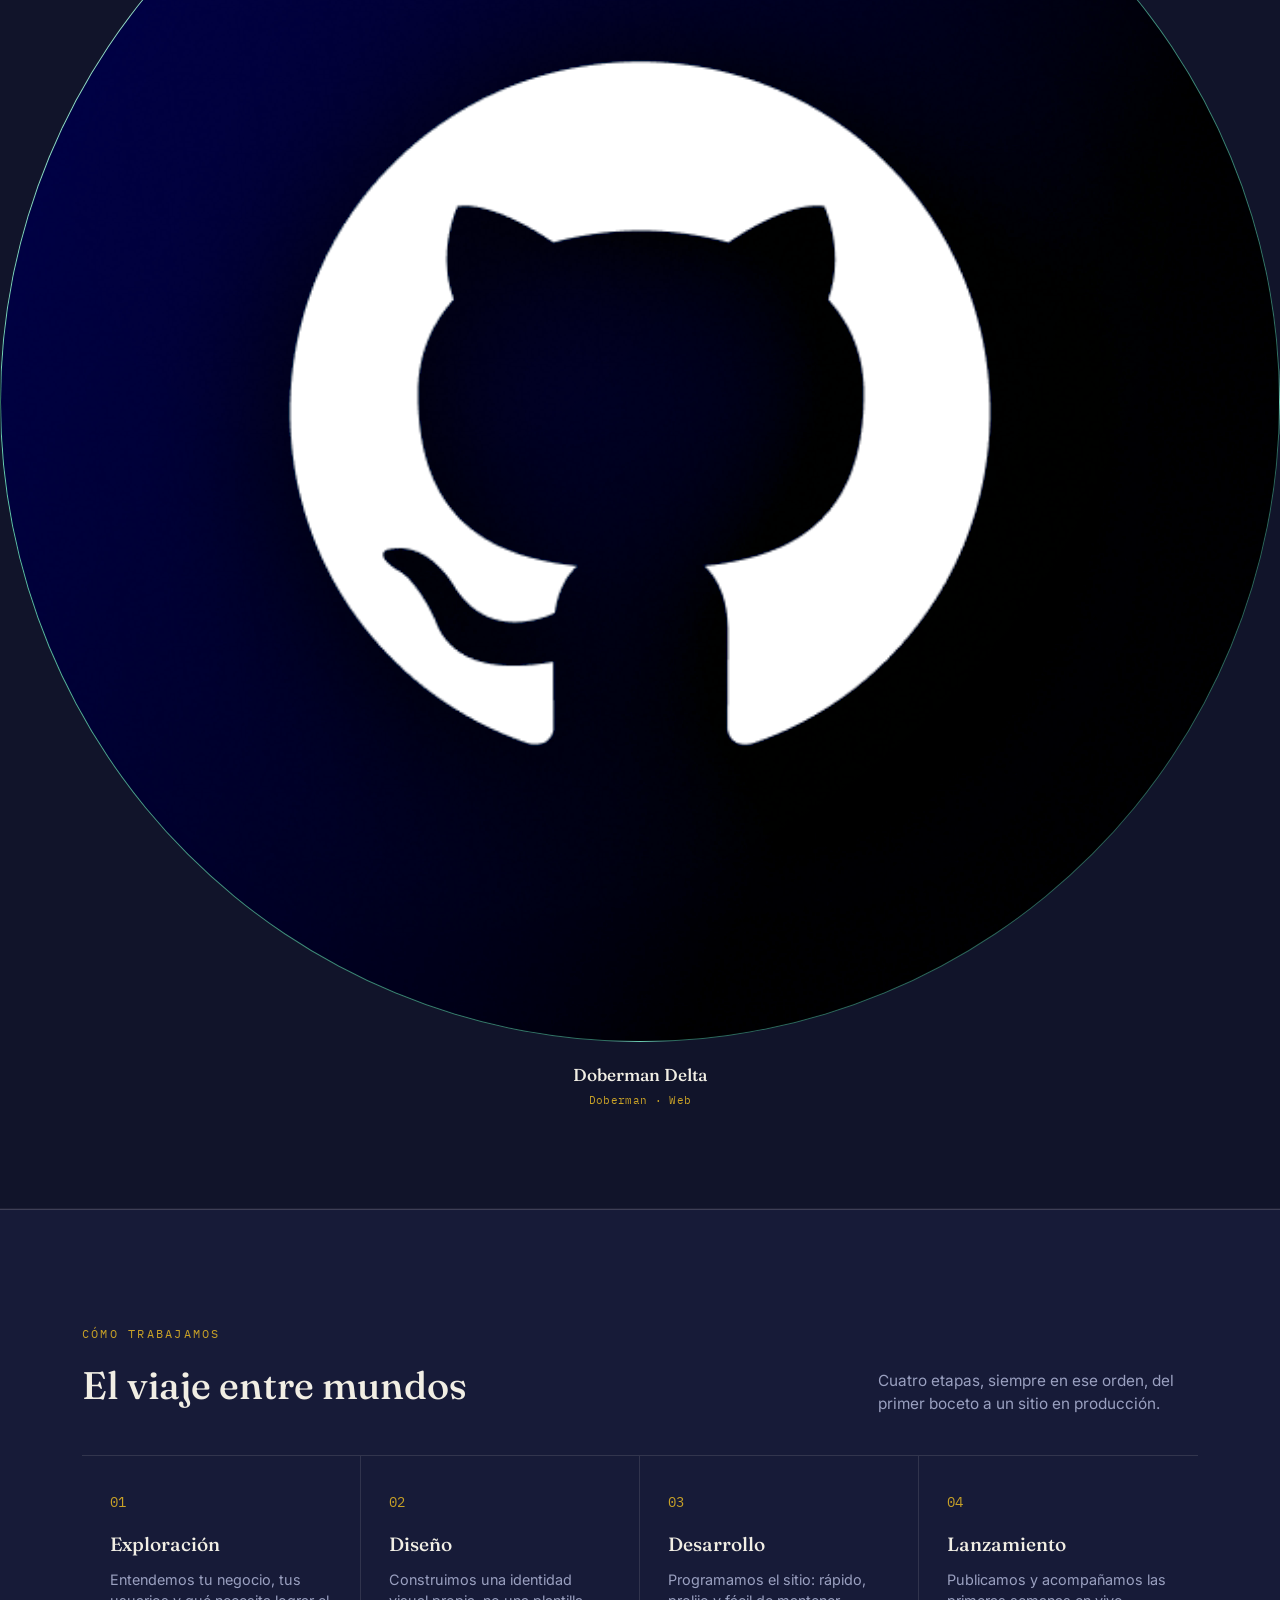
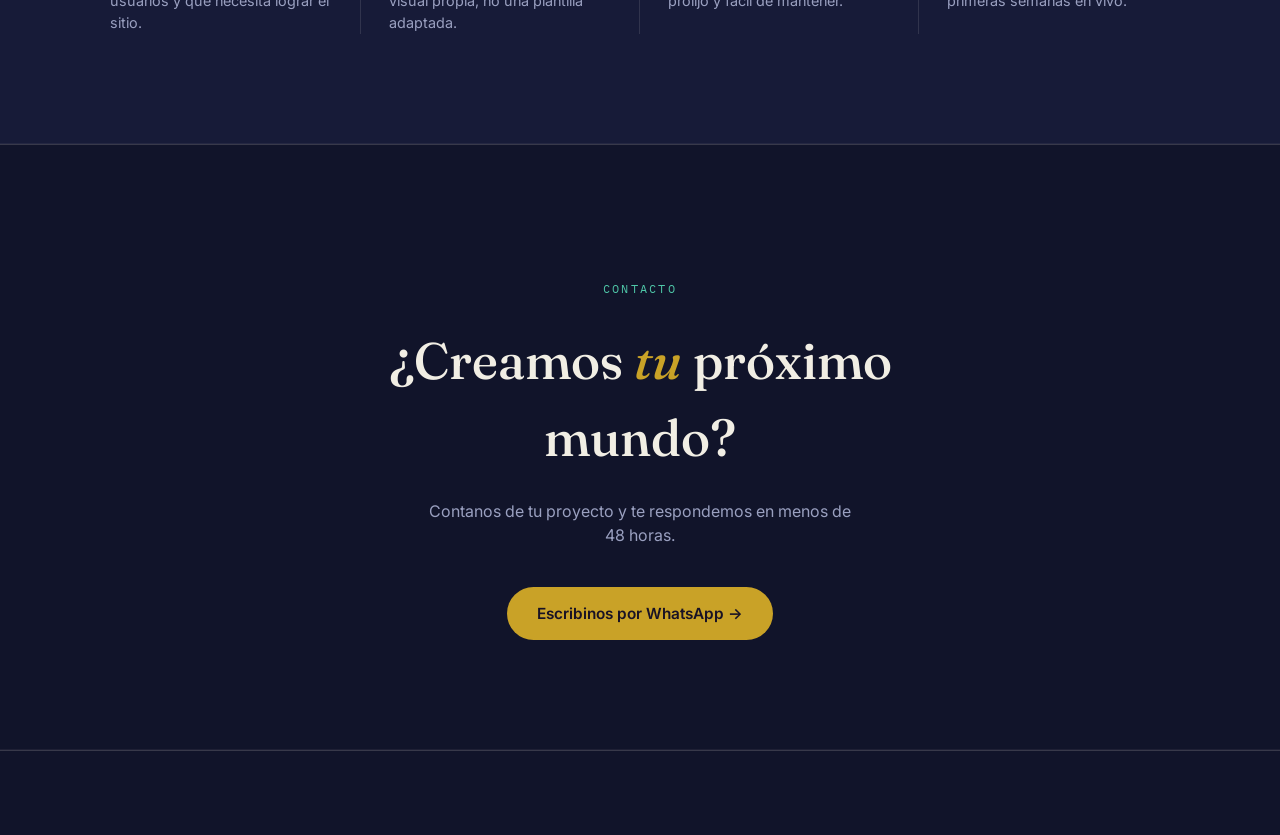
==== commit 94456bbf: "m" ====
--- a/index.html
+++ b/index.html
@@ -320,7 +320,7 @@
 
       <a class="world-card" data-cats="landing" href="https://forjah.vercel.app" target="_blank" rel="noopener">
         <div class="portal p5">
-          <img class="mock-photo" loading="lazy" decoding="async" src="data:image/svg+xml,%3Csvg xmlns='http://www.w3.org/2000/svg' viewBox='0 0 160 160'%3E%3Cdefs%3E%3CradialGradient id='g' cx='35%25' cy='30%25' r='80%25'%3E%3Cstop offset='0%25' stop-color='%23ffe2a8'/%3E%3Cstop offset='100%25' stop-color='%232b1a08'/%3E%3C/radialGradient%3E%3C/defs%3E%3Crect width='160' height='160' fill='url(%23g)'/%3E%3C/svg%3E"/>
+          <img class="mock-photo" loading="lazy" decoding="async" src="img/og_forja.png"
           <div class="portal-glass"></div>
           <span class="portal-label">Ver sitio ↗</span>
         </div>
@@ -330,7 +330,7 @@
 
       <a class="world-card" data-cats="landing" href="https://youtoofly.vercel.app" target="_blank" rel="noopener">
         <div class="portal p7">
-          <img class="mock-photo" loading="lazy" decoding="async" src="data:image/svg+xml,%3Csvg xmlns='http://www.w3.org/2000/svg' viewBox='0 0 160 160'%3E%3Cdefs%3E%3CradialGradient id='g' cx='30%25' cy='30%25' r='80%25'%3E%3Cstop offset='0%25' stop-color='%23d3f4ea'/%3E%3Cstop offset='100%25' stop-color='%23082621'/%3E%3C/radialGradient%3E%3C/defs%3E%3Crect width='160' height='160' fill='url(%23g)'/%3E%3C/svg%3E"/>
+          <img class="mock-photo" loading="lazy" decoding="async" src="img/og_forja.png"
           <div class="portal-glass"></div>
           <span class="portal-label">Ver sitio ↗</span>
         </div>
@@ -340,7 +340,7 @@
 
       <a class="world-card" data-cats="landing" href="https://wavepointcr.com" target="_blank" rel="noopener">
         <div class="portal p8">
-          <img class="mock-photo" loading="lazy" decoding="async" src="data:image/svg+xml,%3Csvg xmlns='http://www.w3.org/2000/svg' viewBox='0 0 160 160'%3E%3Cdefs%3E%3CradialGradient id='g' cx='35%25' cy='30%25' r='80%25'%3E%3Cstop offset='0%25' stop-color='%23fbe6c8'/%3E%3Cstop offset='100%25' stop-color='%23241a08'/%3E%3C/radialGradient%3E%3C/defs%3E%3Crect width='160' height='160' fill='url(%23g)'/%3E%3C/svg%3E"/>
+          <img class="mock-photo" loading="lazy" decoding="async" src="img/og_forja.png"
           <div class="portal-glass"></div>
           <span class="portal-label">Ver sitio ↗</span>
         </div>
@@ -350,7 +350,7 @@
 
       <a class="world-card" data-cats="avanzado" href="https://otromundo3d.vercel.app" target="_blank" rel="noopener">
         <div class="portal p6">
-          <img class="mock-photo" loading="lazy" decoding="async" src="data:image/svg+xml,%3Csvg xmlns='http://www.w3.org/2000/svg' viewBox='0 0 160 160'%3E%3Cdefs%3E%3CradialGradient id='g' cx='35%25' cy='30%25' r='80%25'%3E%3Cstop offset='0%25' stop-color='%23e3ffe9'/%3E%3Cstop offset='100%25' stop-color='%230c231a'/%3E%3C/radialGradient%3E%3C/defs%3E%3Crect width='160' height='160' fill='url(%23g)'/%3E%3C/svg%3E"/>
+          <img class="mock-photo" loading="lazy" decoding="async" src="img/og_forja.png"
           <div class="portal-glass"></div>
           <span class="portal-label">Ver sitio ↗</span>
         </div>
@@ -360,7 +360,7 @@
 
       <a class="world-card" data-cats="app" href="https://eliexpress.vercel.app" target="_blank" rel="noopener">
         <div class="portal p4">
-          <img class="mock-photo" loading="lazy" decoding="async" src="data:image/svg+xml,%3Csvg xmlns='http://www.w3.org/2000/svg' viewBox='0 0 160 160'%3E%3Cdefs%3E%3CradialGradient id='g' cx='30%25' cy='30%25' r='80%25'%3E%3Cstop offset='0%25' stop-color='%23cfe0ff'/%3E%3Cstop offset='100%25' stop-color='%230d152e'/%3E%3C/radialGradient%3E%3C/defs%3E%3Crect width='160' height='160' fill='url(%23g)'/%3E%3C/svg%3E"/>
+          <img class="mock-photo" loading="lazy" decoding="async" src="img/og_forja.png"
           <div class="portal-glass"></div>
           <span class="portal-label">Ver sitio ↗</span>
         </div>
@@ -370,7 +370,7 @@
 
       <a class="world-card" data-cats="landing" href="https://doberman-delta.vercel.app/" target="_blank" rel="noopener">
         <div class="portal p2">
-          <img class="mock-photo" loading="lazy" decoding="async" src="data:image/svg+xml,%3Csvg xmlns='http://www.w3.org/2000/svg' viewBox='0 0 160 160'%3E%3Cdefs%3E%3CradialGradient id='g' cx='35%25' cy='30%25' r='80%25'%3E%3Cstop offset='0%25' stop-color='%23ffe2a8'/%3E%3Cstop offset='100%25' stop-color='%232b1a08'/%3E%3C/radialGradient%3E%3C/defs%3E%3Crect width='160' height='160' fill='url(%23g)'/%3E%3C/svg%3E"/>
+          <img class="mock-photo" loading="lazy" decoding="async" src="img/og_forja.png"
           <div class="portal-glass"></div>
           <span class="portal-label">Ver sitio ↗</span>
         </div>
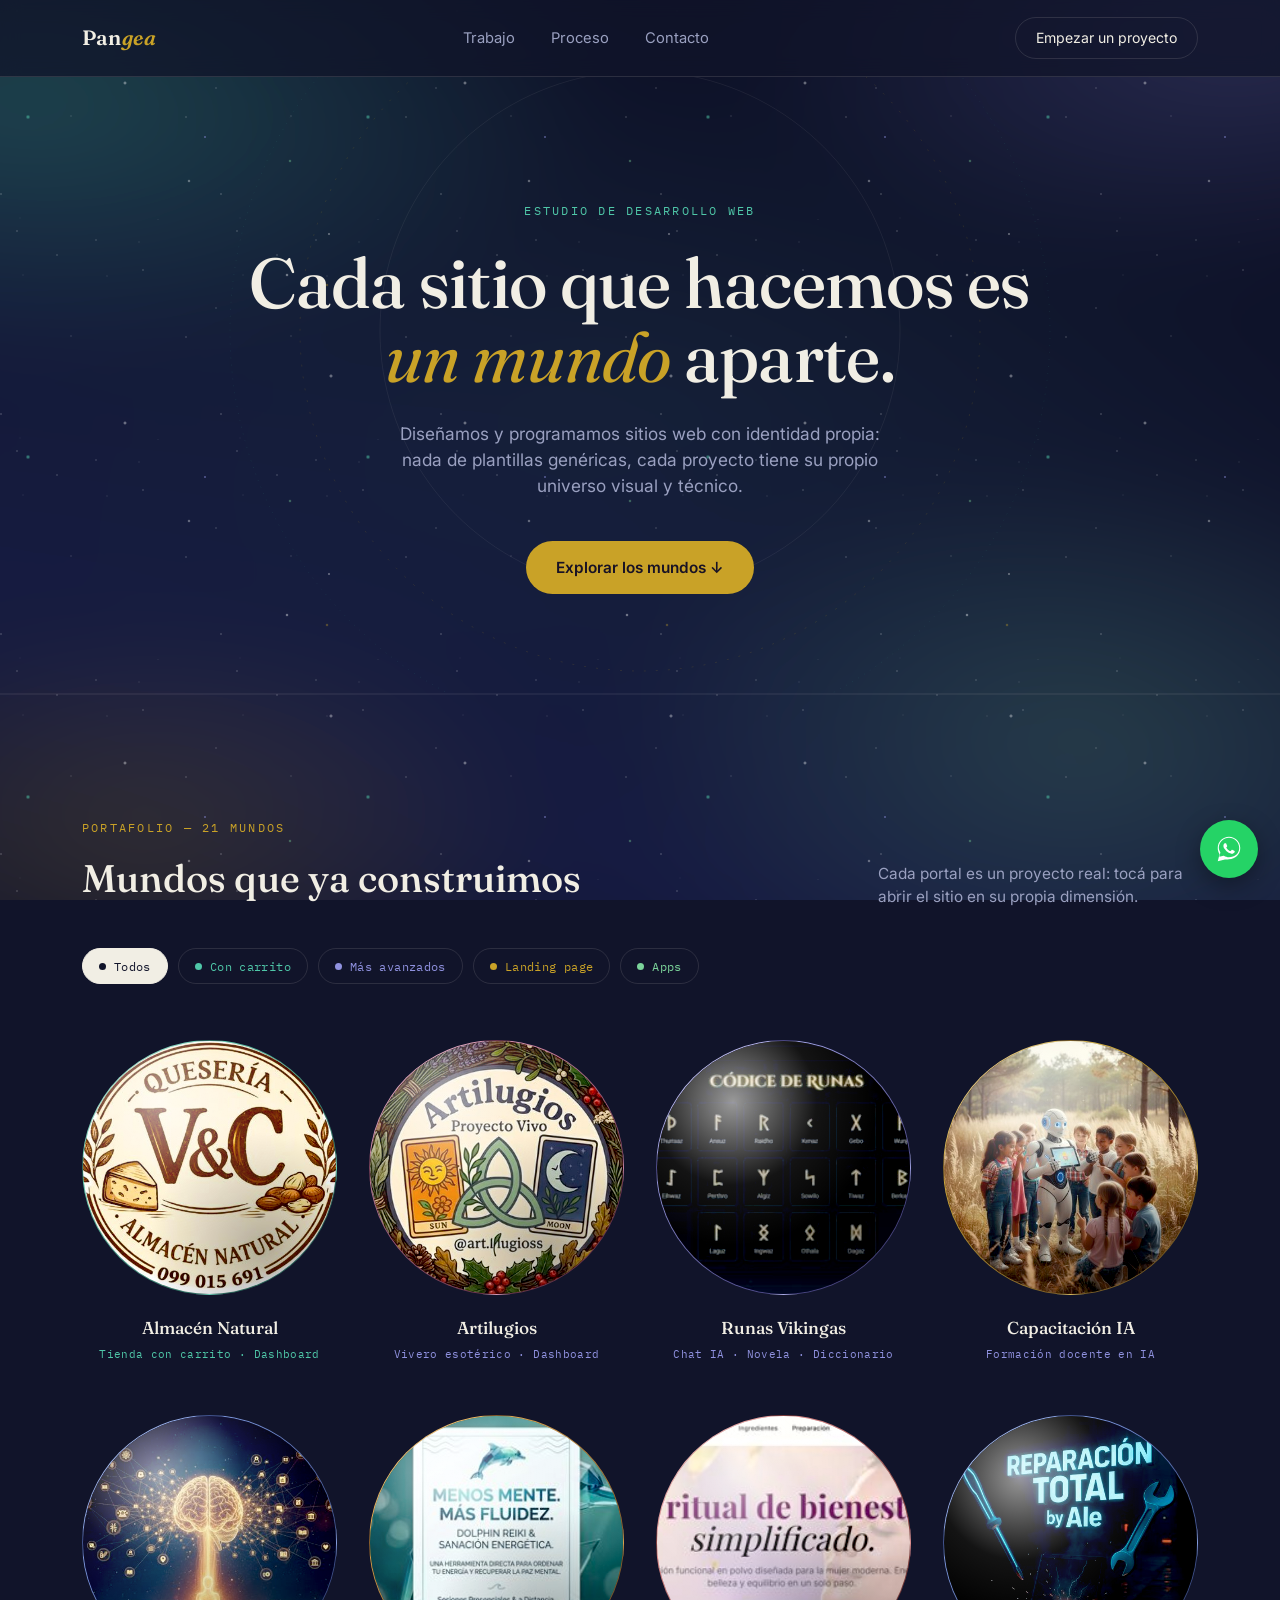
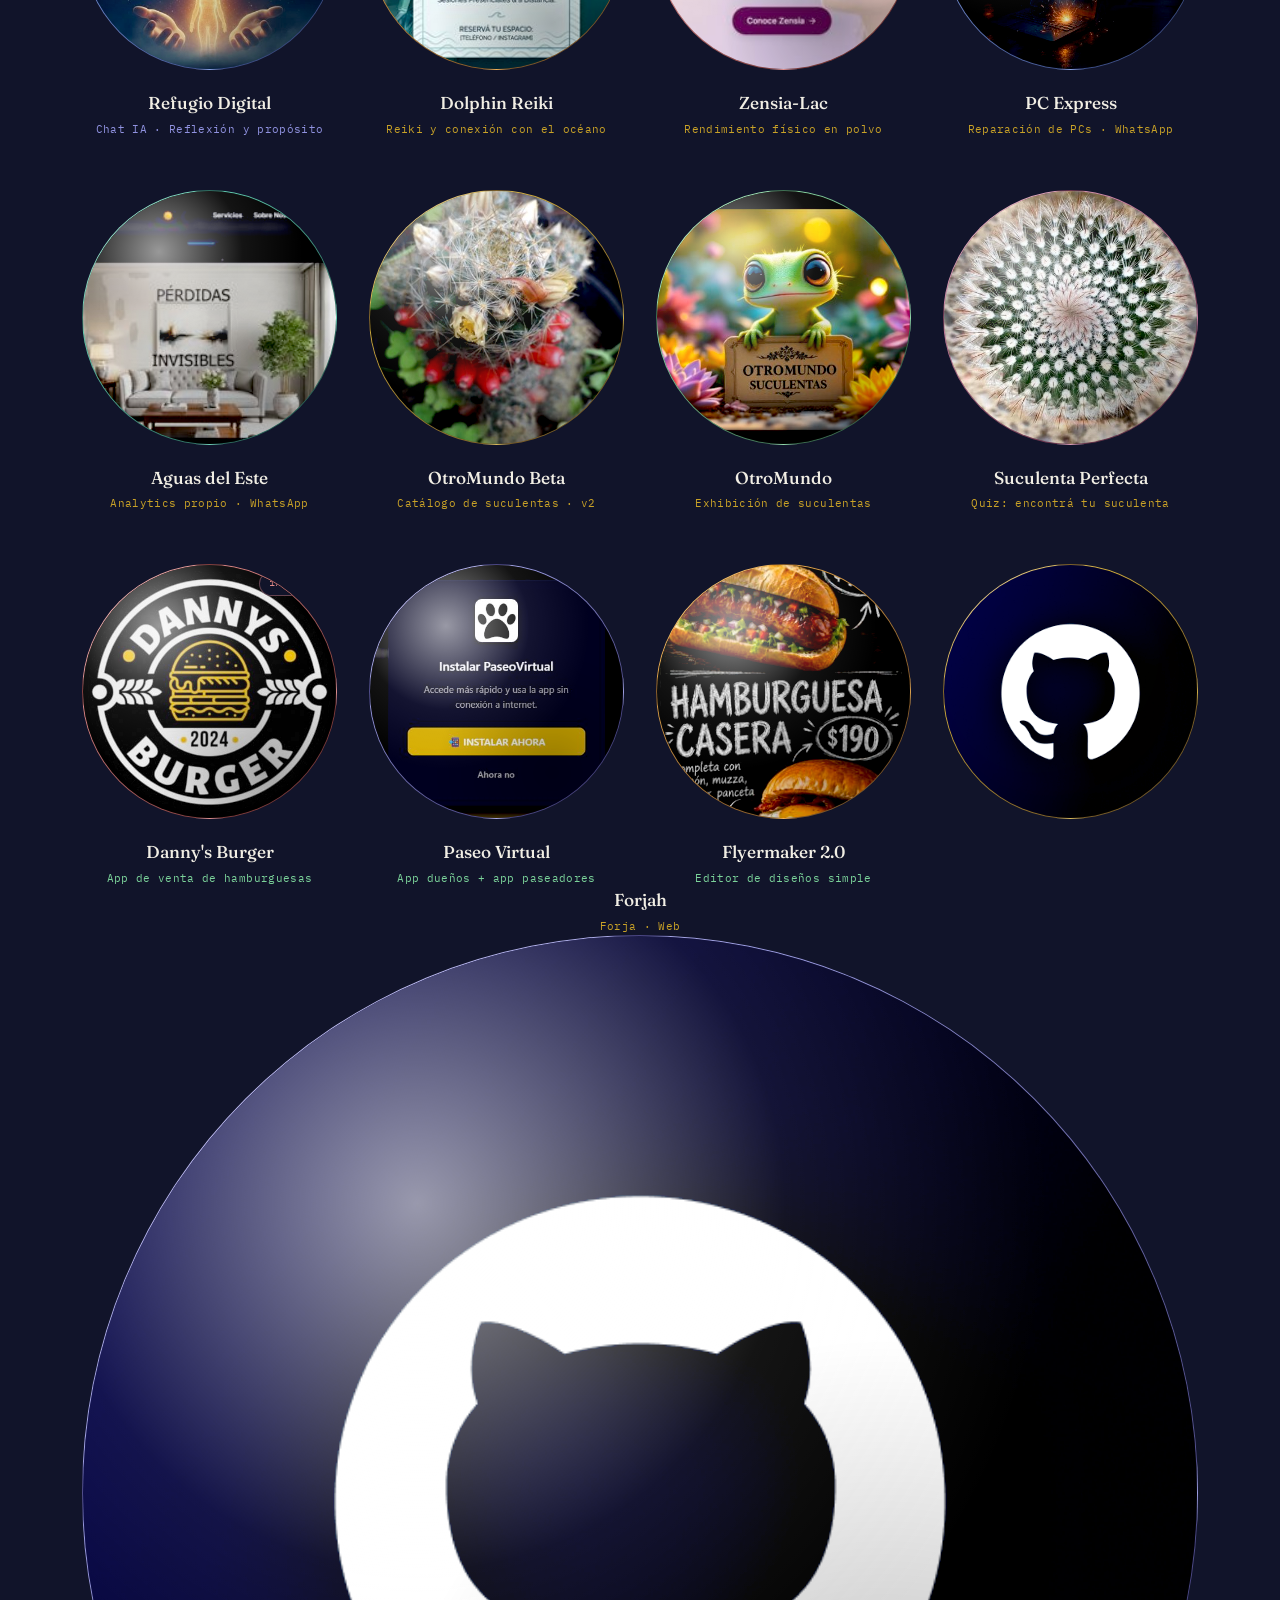
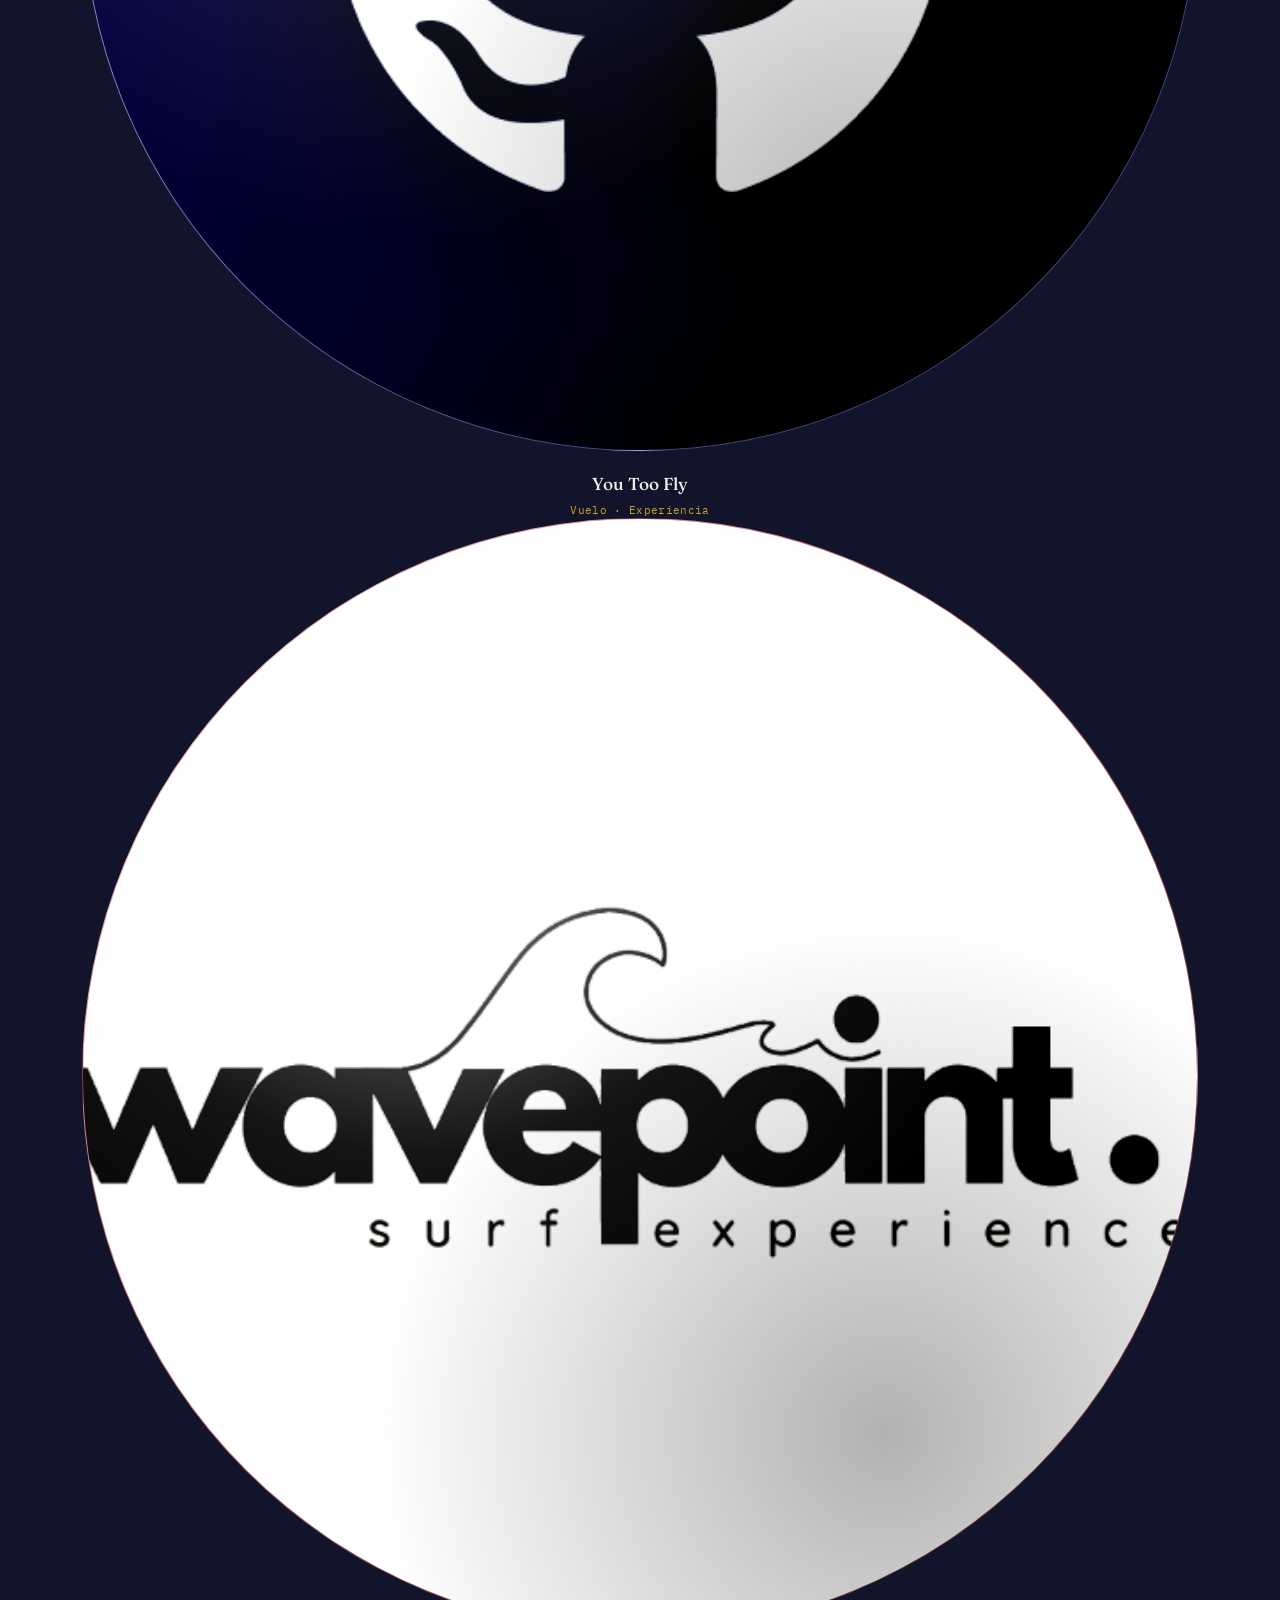
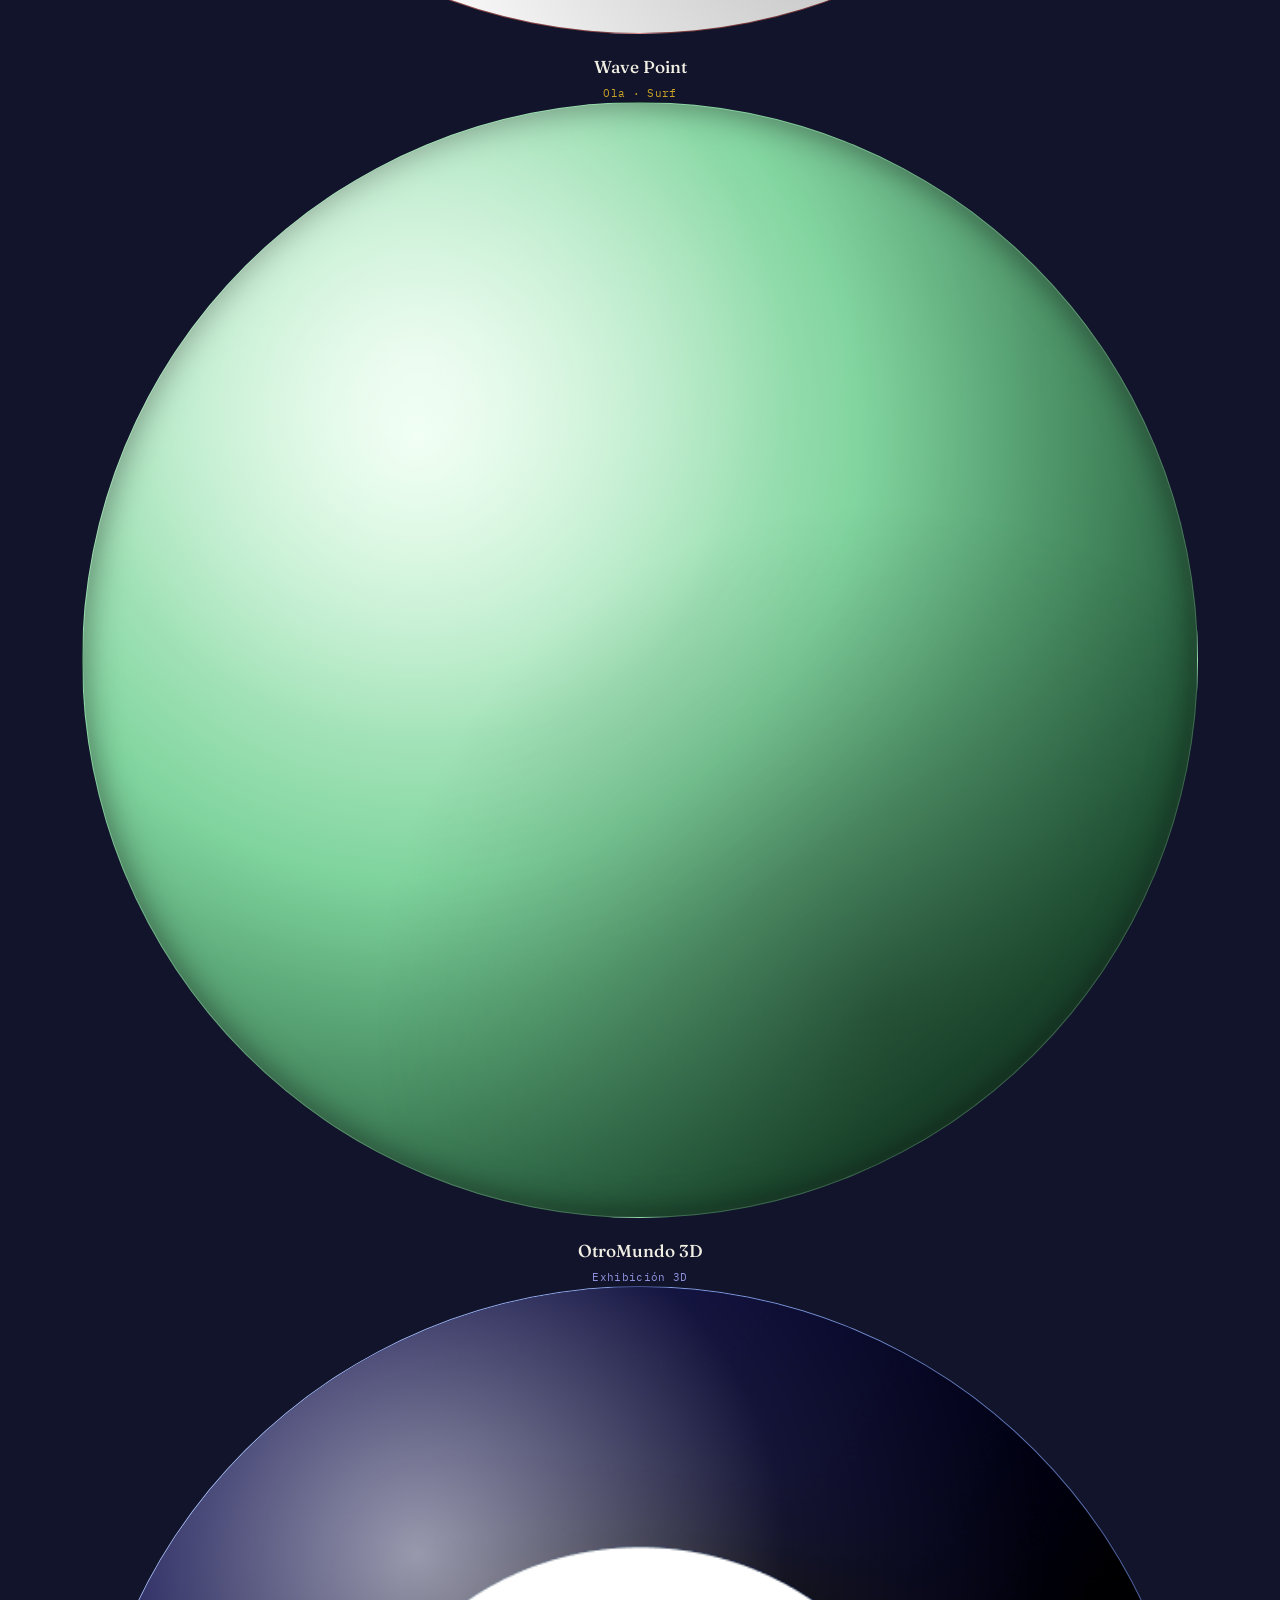
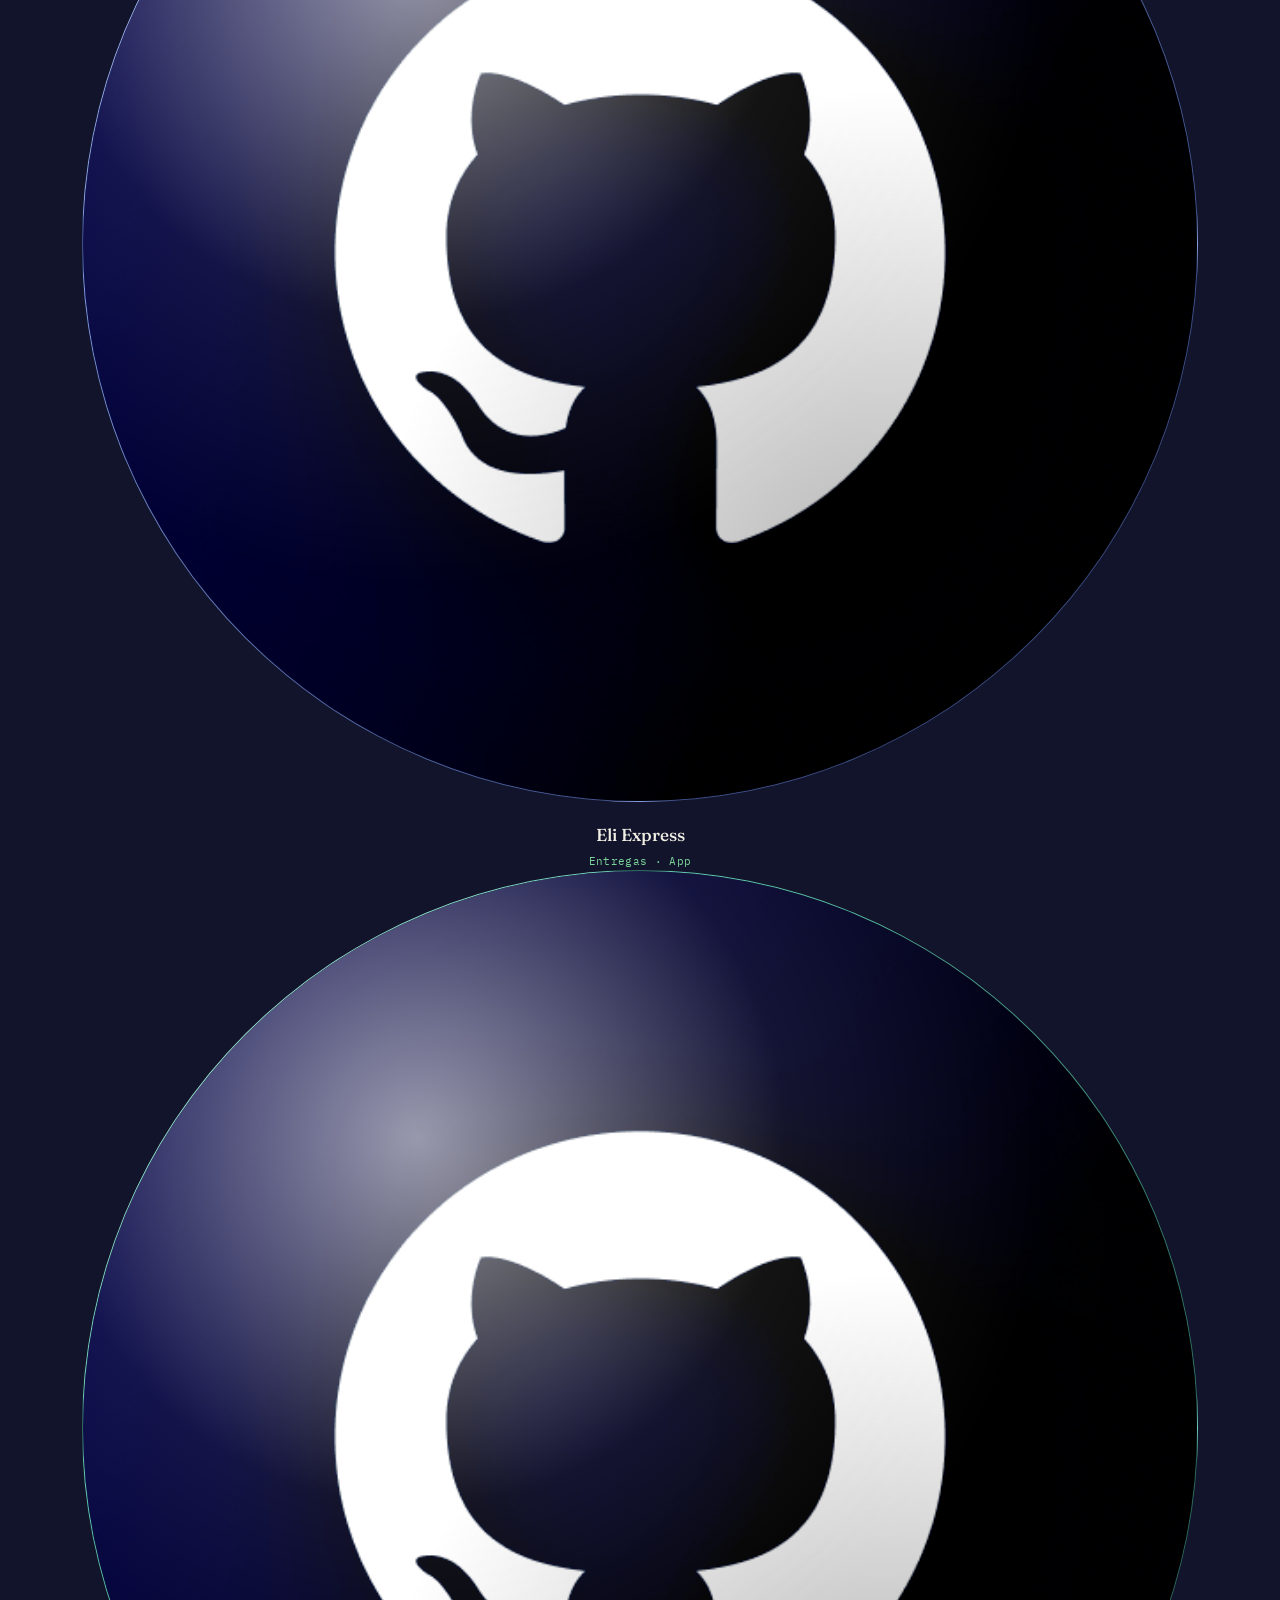
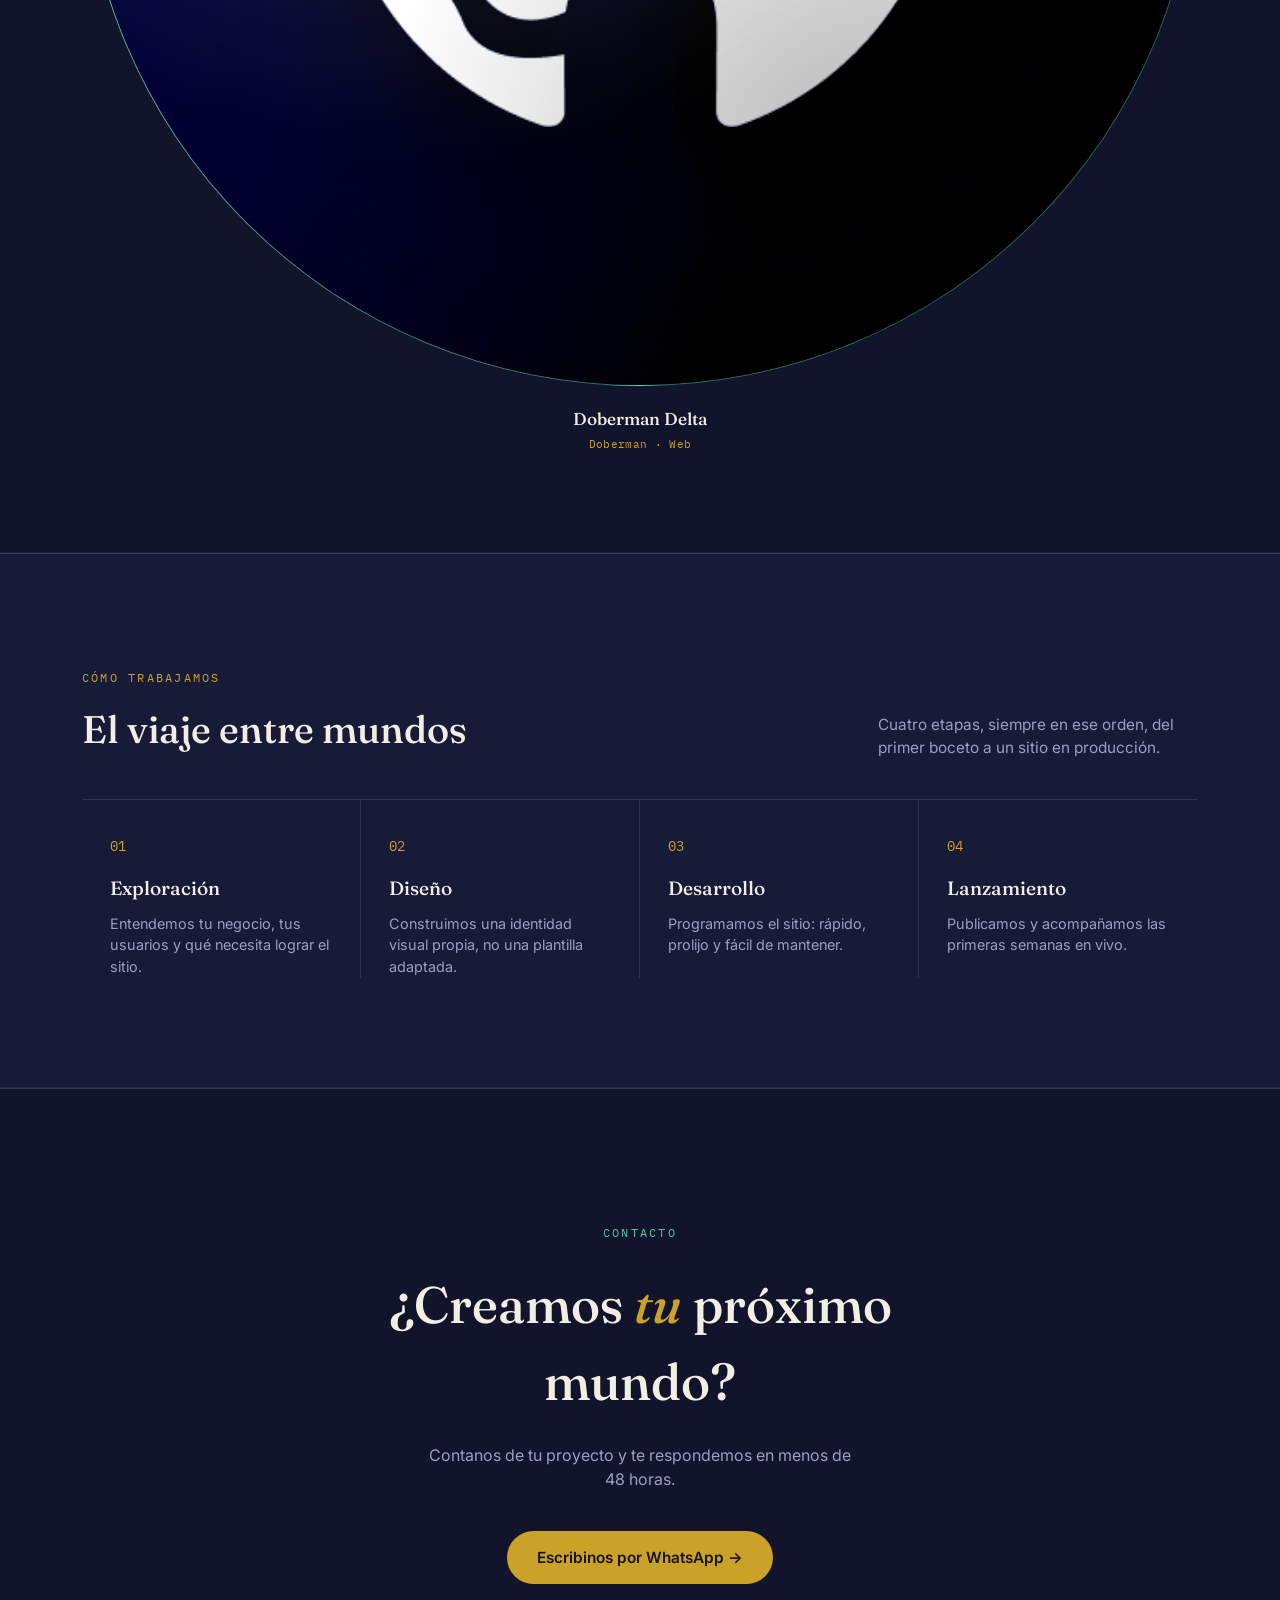
==== commit abe37251: "m" ====
--- a/index.html
+++ b/index.html
@@ -330,7 +330,7 @@
 
       <a class="world-card" data-cats="landing" href="https://youtoofly.vercel.app" target="_blank" rel="noopener">
         <div class="portal p7">
-          <img class="mock-photo" loading="lazy" decoding="async" src="img/og_forja.png"
+          <img class="mock-photo" loading="lazy" decoding="async" src="img/og_youtoofly.png"/>
           <div class="portal-glass"></div>
           <span class="portal-label">Ver sitio ↗</span>
         </div>
@@ -340,7 +340,7 @@
 
       <a class="world-card" data-cats="landing" href="https://wavepointcr.com" target="_blank" rel="noopener">
         <div class="portal p8">
-          <img class="mock-photo" loading="lazy" decoding="async" src="img/og_forja.png"
+          <img class="mock-photo" loading="lazy" decoding="async" src="img/img_wavepoint-logo-white.jpg"/>
           <div class="portal-glass"></div>
           <span class="portal-label">Ver sitio ↗</span>
         </div>
@@ -350,7 +350,7 @@
 
       <a class="world-card" data-cats="avanzado" href="https://otromundo3d.vercel.app" target="_blank" rel="noopener">
         <div class="portal p6">
-          <img class="mock-photo" loading="lazy" decoding="async" src="img/og_forja.png"
+          <img class="mock-photo" loading="lazy" decoding="async" src="img/og_SitioPanacea-3D.png"/>
           <div class="portal-glass"></div>
           <span class="portal-label">Ver sitio ↗</span>
         </div>
@@ -360,7 +360,7 @@
 
       <a class="world-card" data-cats="app" href="https://eliexpress.vercel.app" target="_blank" rel="noopener">
         <div class="portal p4">
-          <img class="mock-photo" loading="lazy" decoding="async" src="img/og_forja.png"
+          <img class="mock-photo" loading="lazy" decoding="async" src="img/og_eliexpress.png"/>
           <div class="portal-glass"></div>
           <span class="portal-label">Ver sitio ↗</span>
         </div>
@@ -370,7 +370,7 @@
 
       <a class="world-card" data-cats="landing" href="https://doberman-delta.vercel.app/" target="_blank" rel="noopener">
         <div class="portal p2">
-          <img class="mock-photo" loading="lazy" decoding="async" src="img/og_forja.png"
+          <img class="mock-photo" loading="lazy" decoding="async" src="img/og_doberman.png"/>
           <div class="portal-glass"></div>
           <span class="portal-label">Ver sitio ↗</span>
         </div>
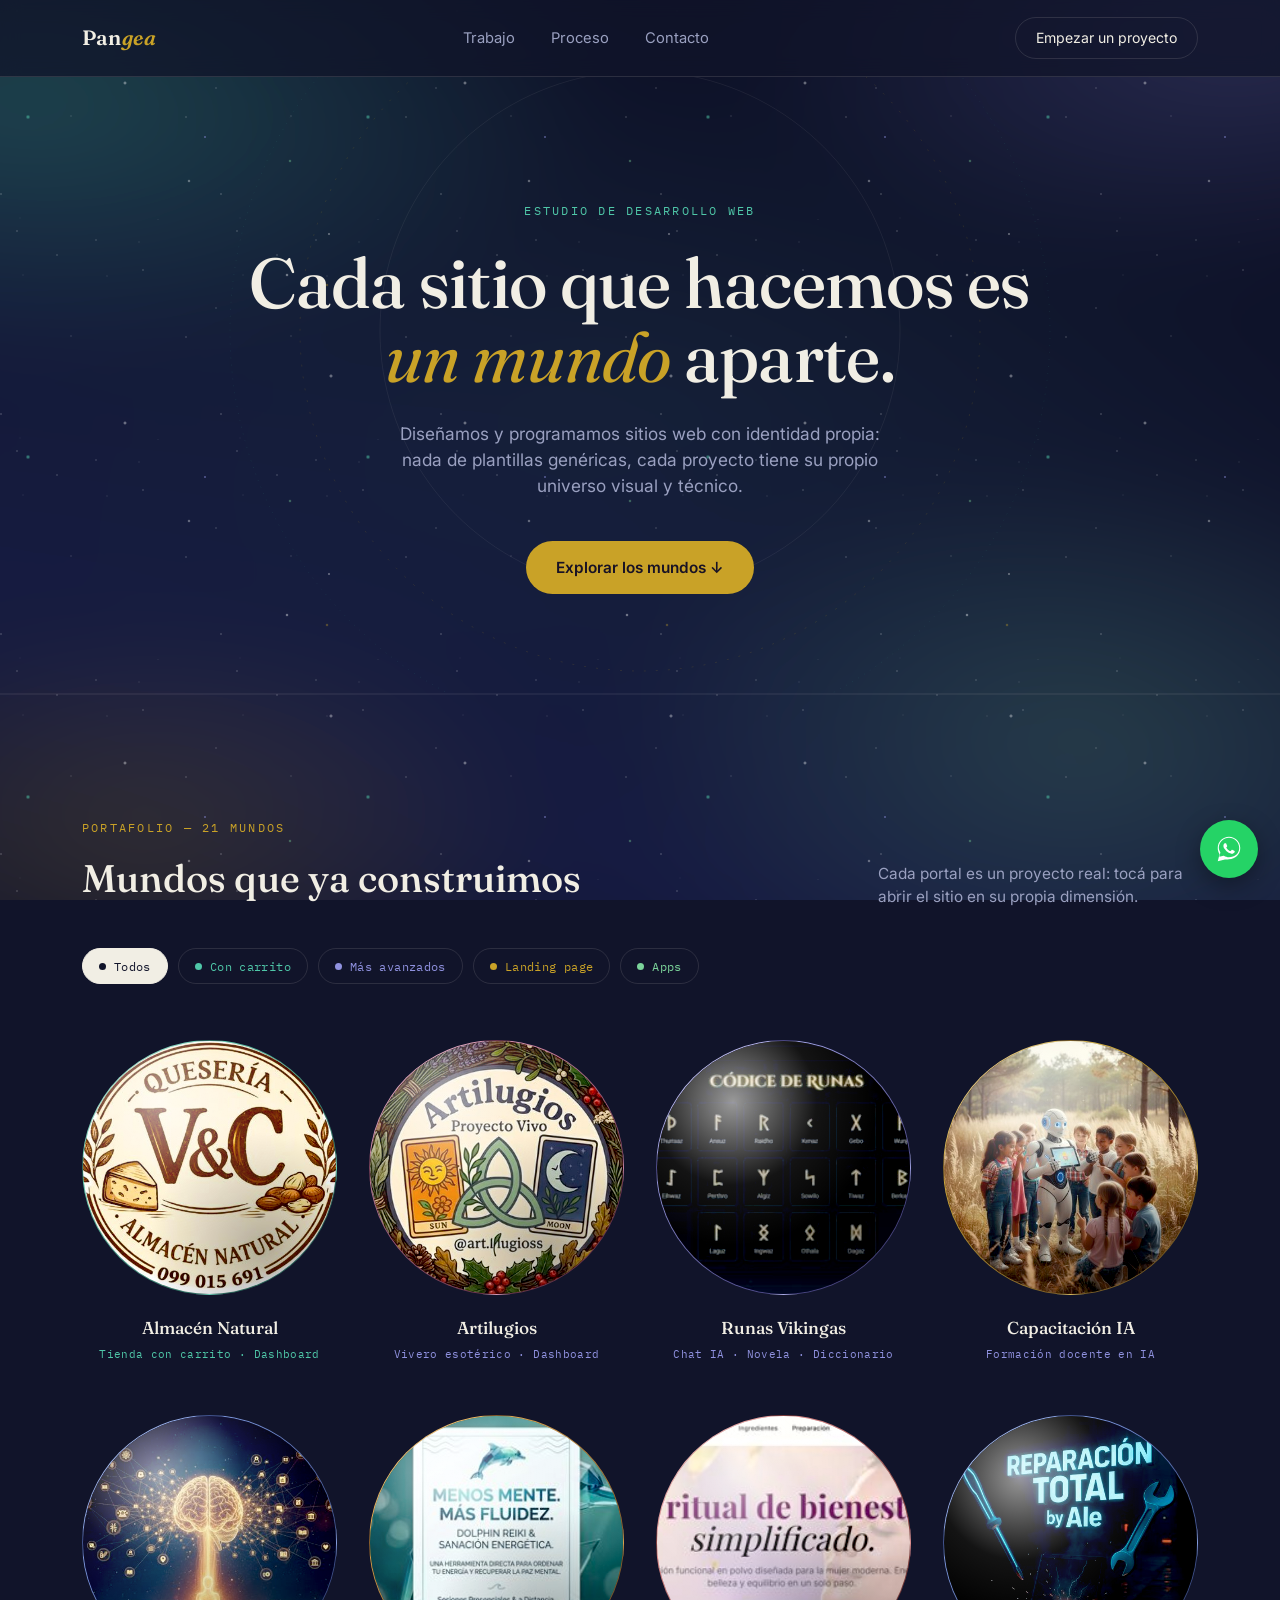
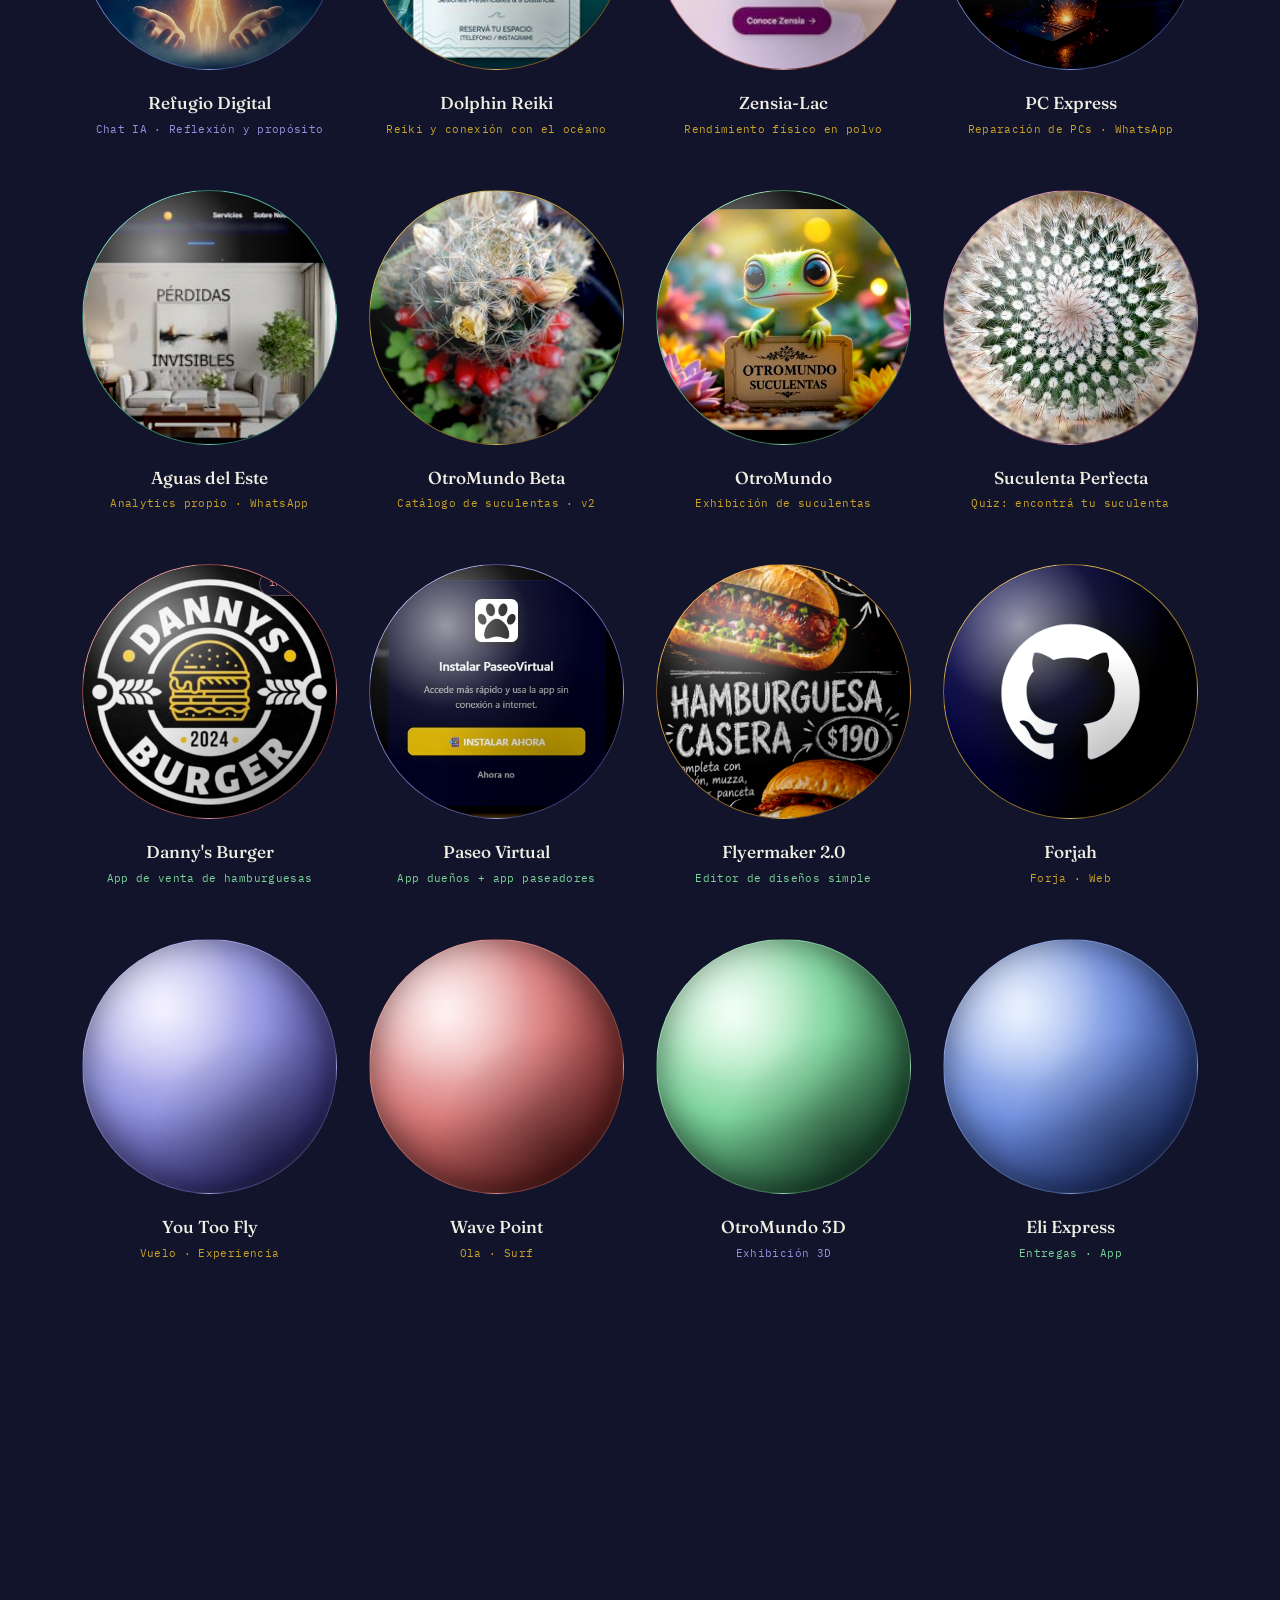
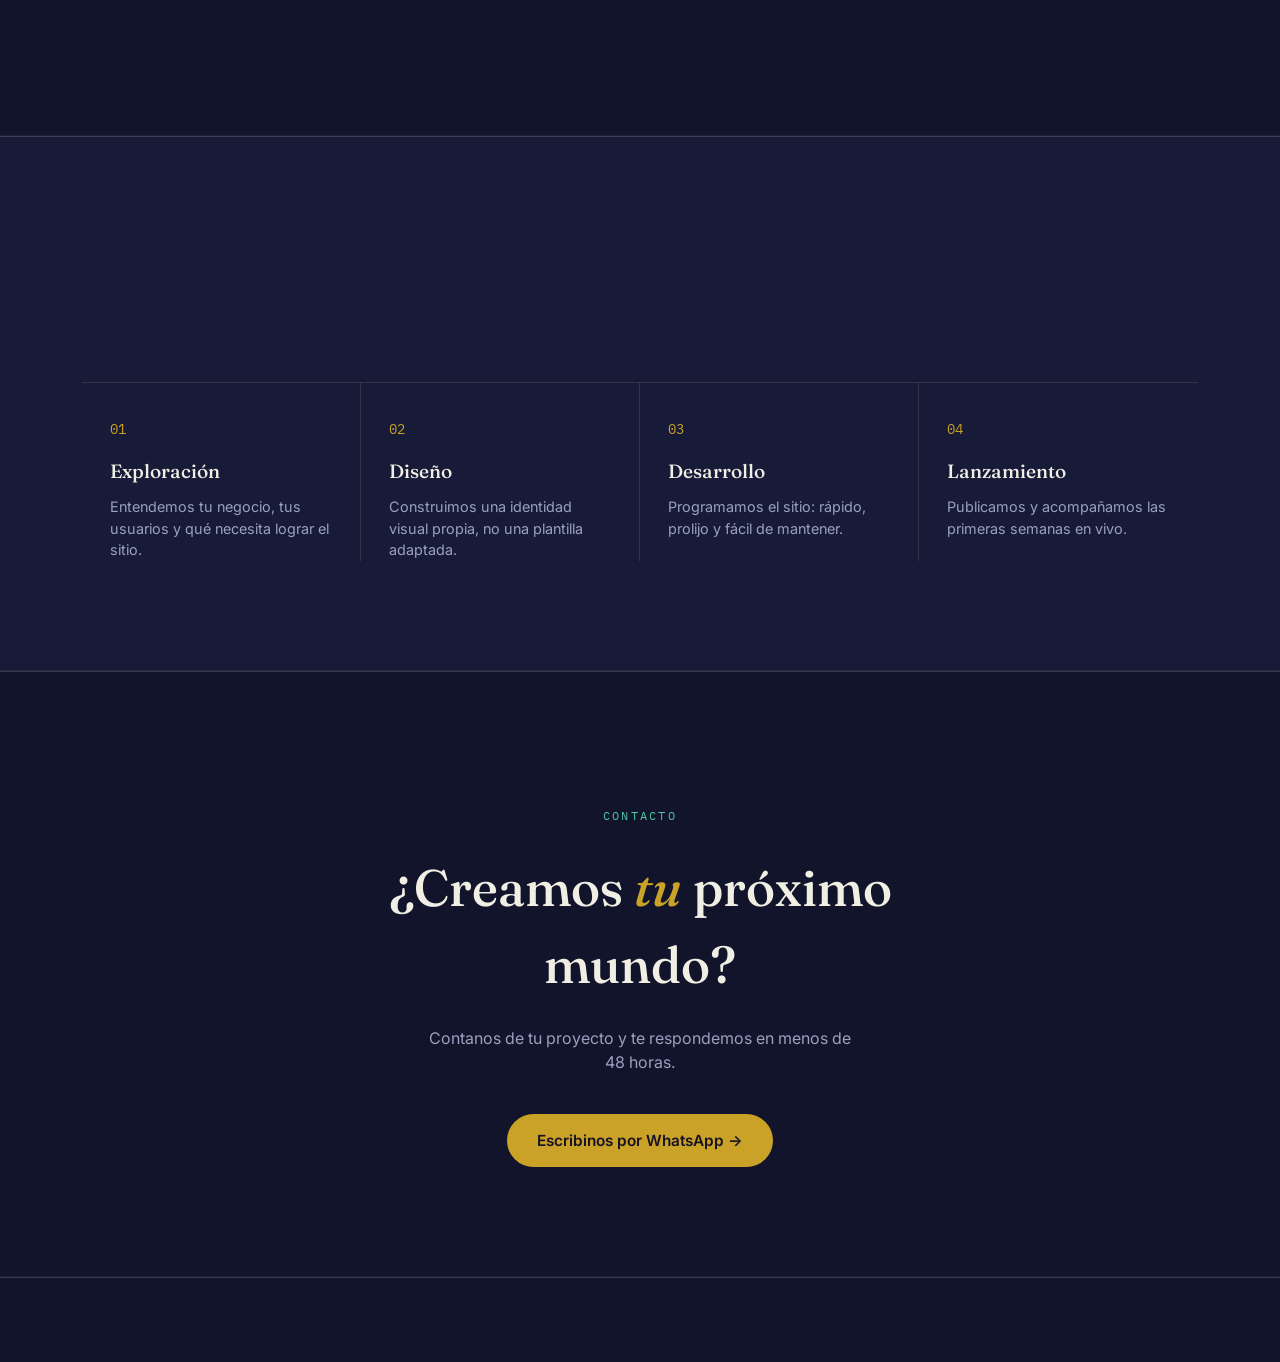
==== commit 6cbfbbd0: "nnn" ====
--- a/index.html
+++ b/index.html
@@ -320,7 +320,7 @@
 
       <a class="world-card" data-cats="landing" href="https://forjah.vercel.app" target="_blank" rel="noopener">
         <div class="portal p5">
-          <img class="mock-photo" loading="lazy" decoding="async" src="img/og_forja.png"
+          <img class="mock-photo" loading="lazy" decoding="async" src="img/og_forja.png"/>
           <div class="portal-glass"></div>
           <span class="portal-label">Ver sitio ↗</span>
         </div>
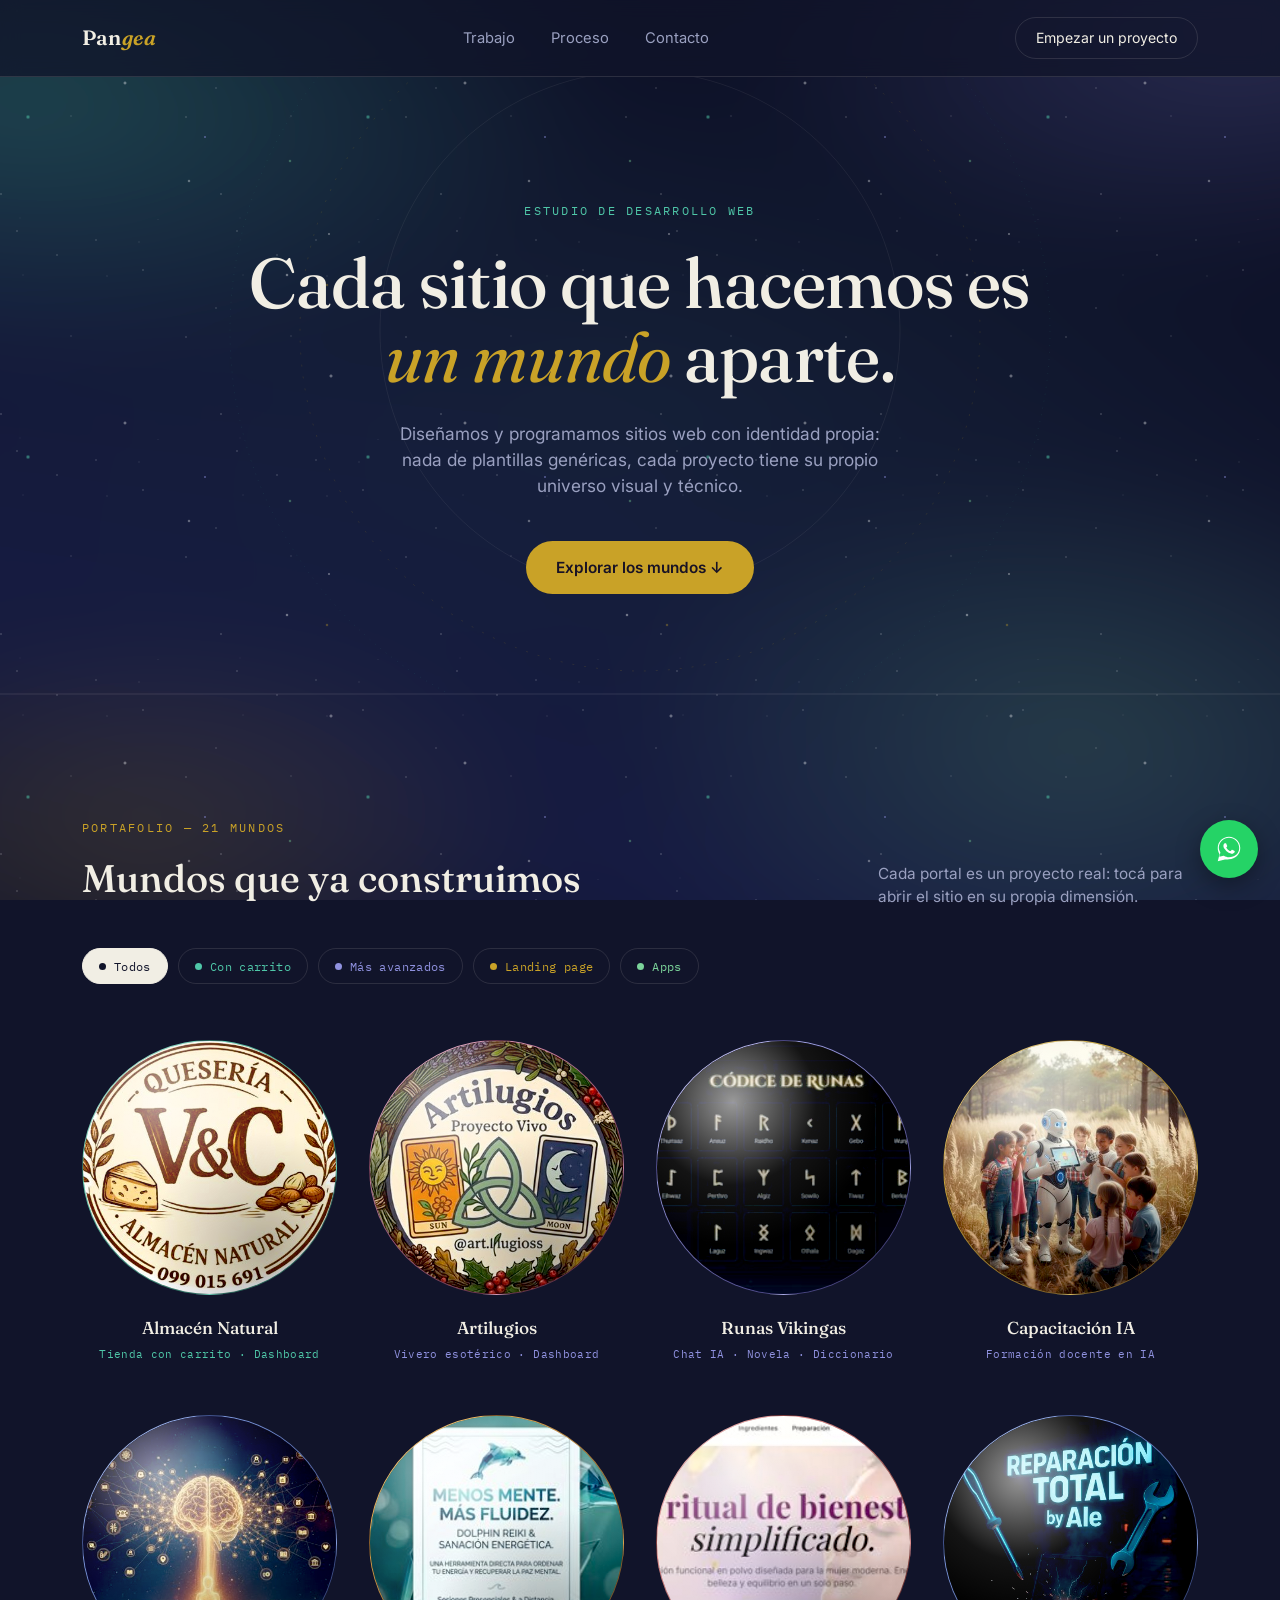
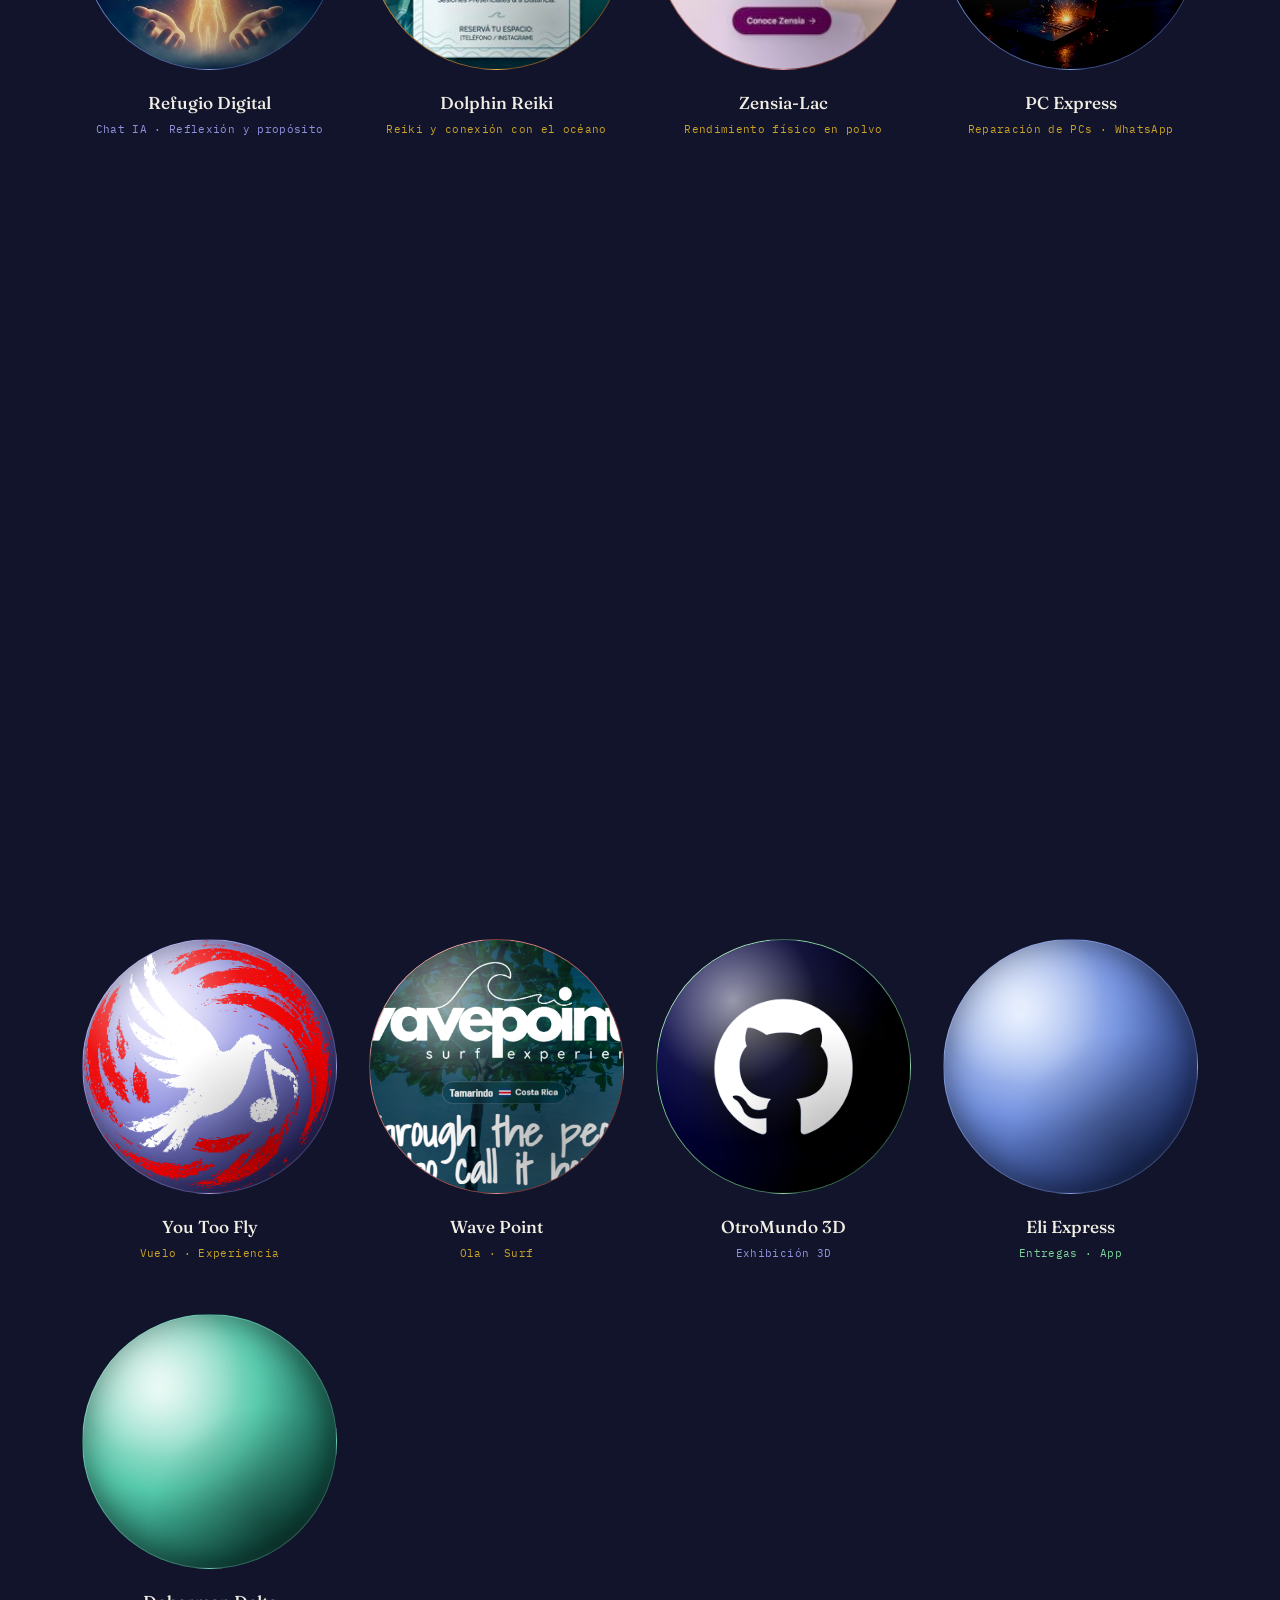
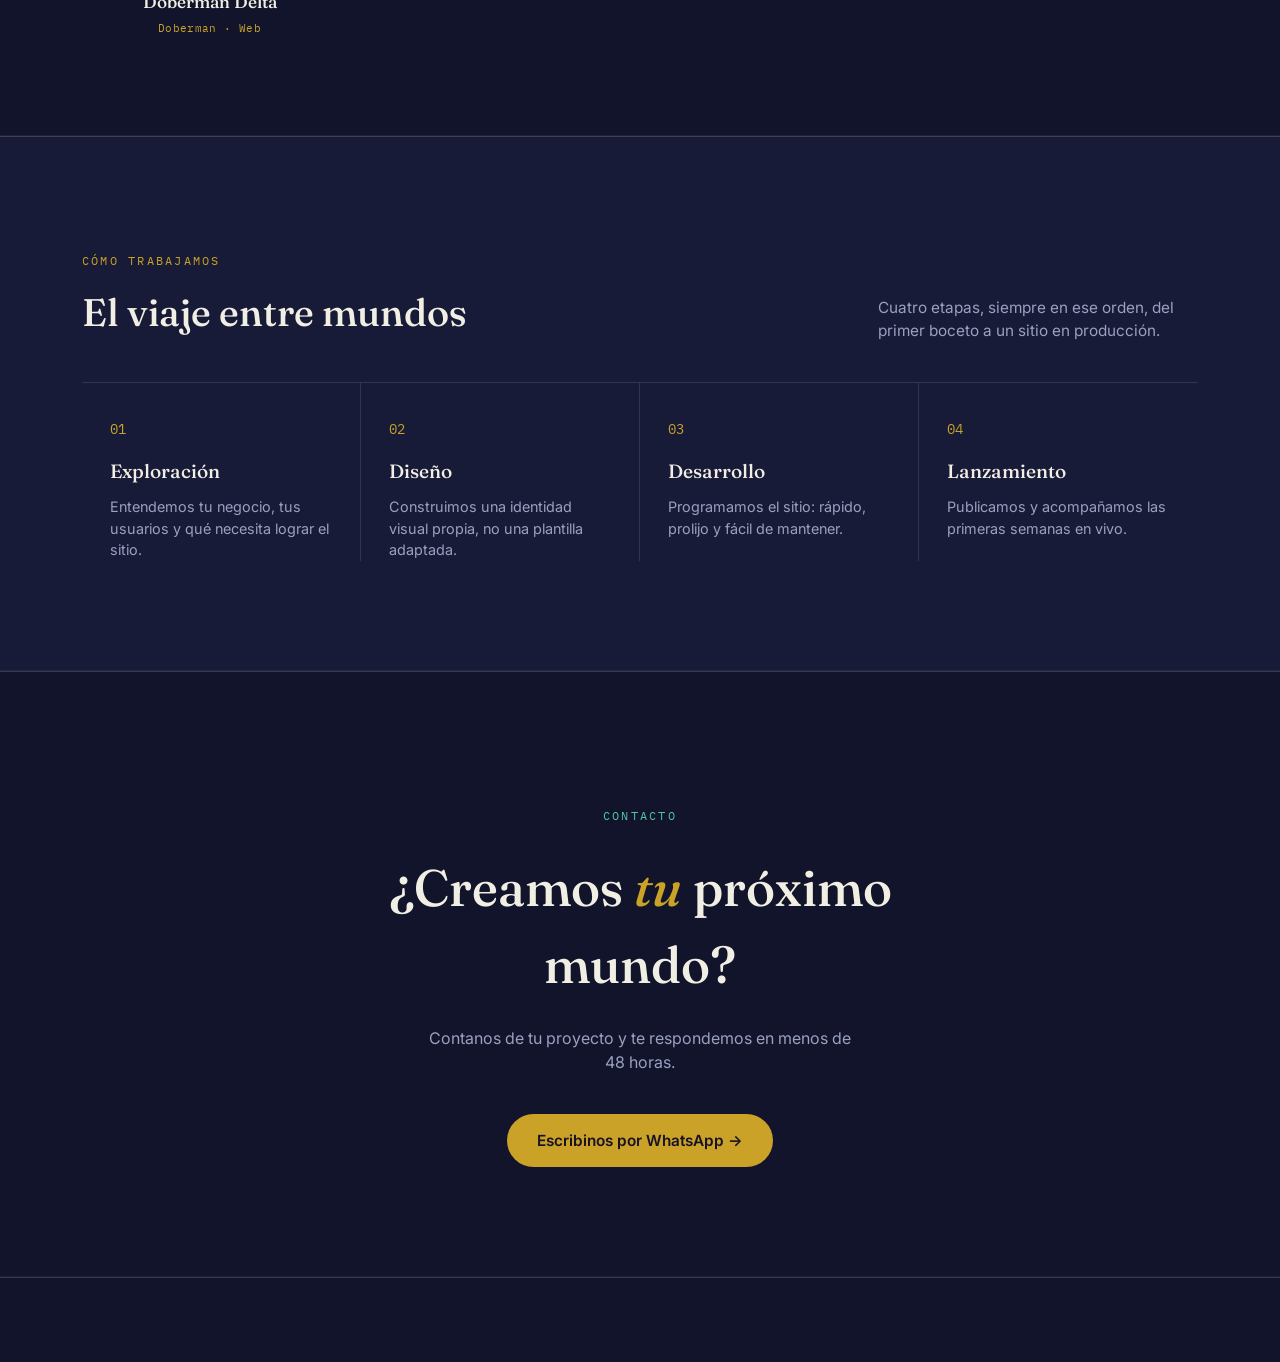
==== commit 01ff0bd8: "nn" ====
--- a/index.html
+++ b/index.html
@@ -320,7 +320,7 @@
 
       <a class="world-card" data-cats="landing" href="https://forjah.vercel.app" target="_blank" rel="noopener">
         <div class="portal p5">
-          <img class="mock-photo" loading="lazy" decoding="async" src="img/og_forja.png"/>
+          <img class="mock-photo" loading="lazy" decoding="async" src="img/forja.png"/>
           <div class="portal-glass"></div>
           <span class="portal-label">Ver sitio ↗</span>
         </div>
@@ -330,7 +330,7 @@
 
       <a class="world-card" data-cats="landing" href="https://youtoofly.vercel.app" target="_blank" rel="noopener">
         <div class="portal p7">
-          <img class="mock-photo" loading="lazy" decoding="async" src="img/og_youtoofly.png"/>
+          <img class="mock-photo" loading="lazy" decoding="async" src="img/img_nowarfy-logo-red-solid.png"/>
           <div class="portal-glass"></div>
           <span class="portal-label">Ver sitio ↗</span>
         </div>
@@ -340,7 +340,7 @@
 
       <a class="world-card" data-cats="landing" href="https://wavepointcr.com" target="_blank" rel="noopener">
         <div class="portal p8">
-          <img class="mock-photo" loading="lazy" decoding="async" src="img/img_wavepoint-logo-white.jpg"/>
+          <img class="mock-photo" loading="lazy" decoding="async" src="img/wavepoint.png"/>
           <div class="portal-glass"></div>
           <span class="portal-label">Ver sitio ↗</span>
         </div>
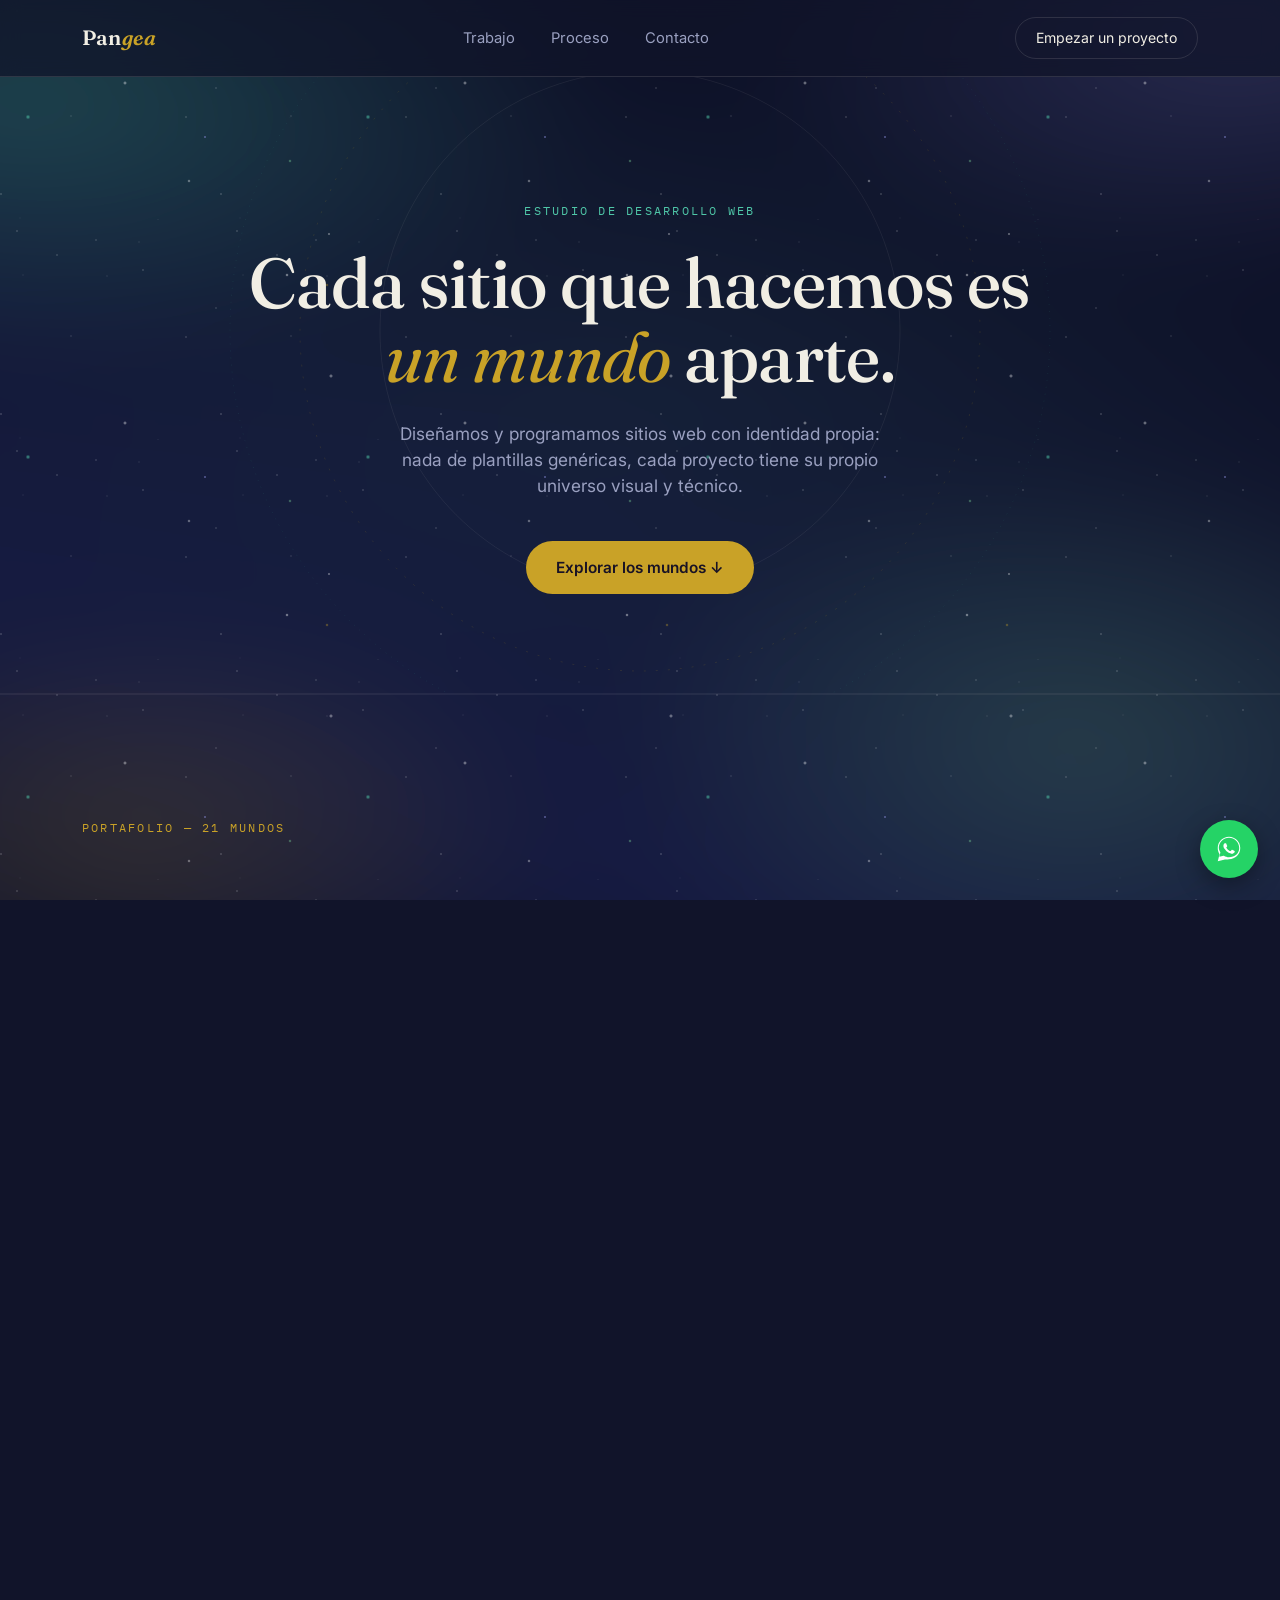
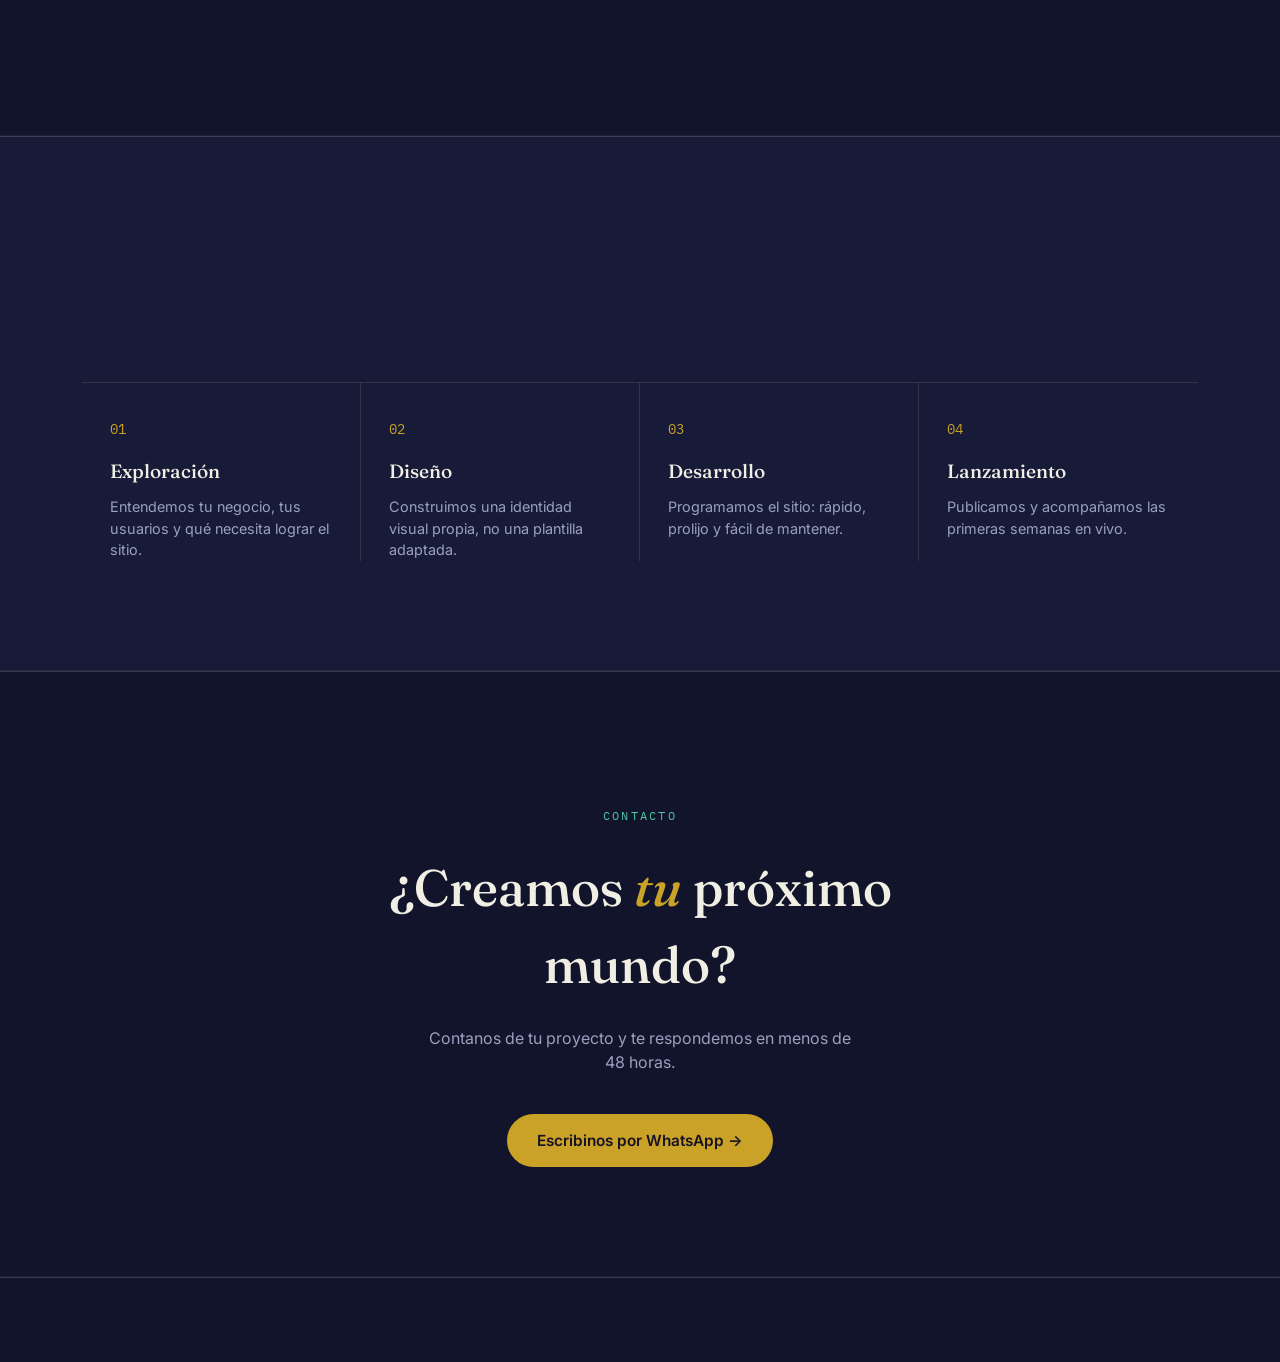
==== commit 7ea213c1: "nn" ====
--- a/index.html
+++ b/index.html
@@ -350,7 +350,7 @@
 
       <a class="world-card" data-cats="avanzado" href="https://otromundo3d.vercel.app" target="_blank" rel="noopener">
         <div class="portal p6">
-          <img class="mock-photo" loading="lazy" decoding="async" src="img/og_SitioPanacea-3D.png"/>
+          <img class="mock-photo" loading="lazy" decoding="async" src="img/otromundod3d.png"/>
           <div class="portal-glass"></div>
           <span class="portal-label">Ver sitio ↗</span>
         </div>
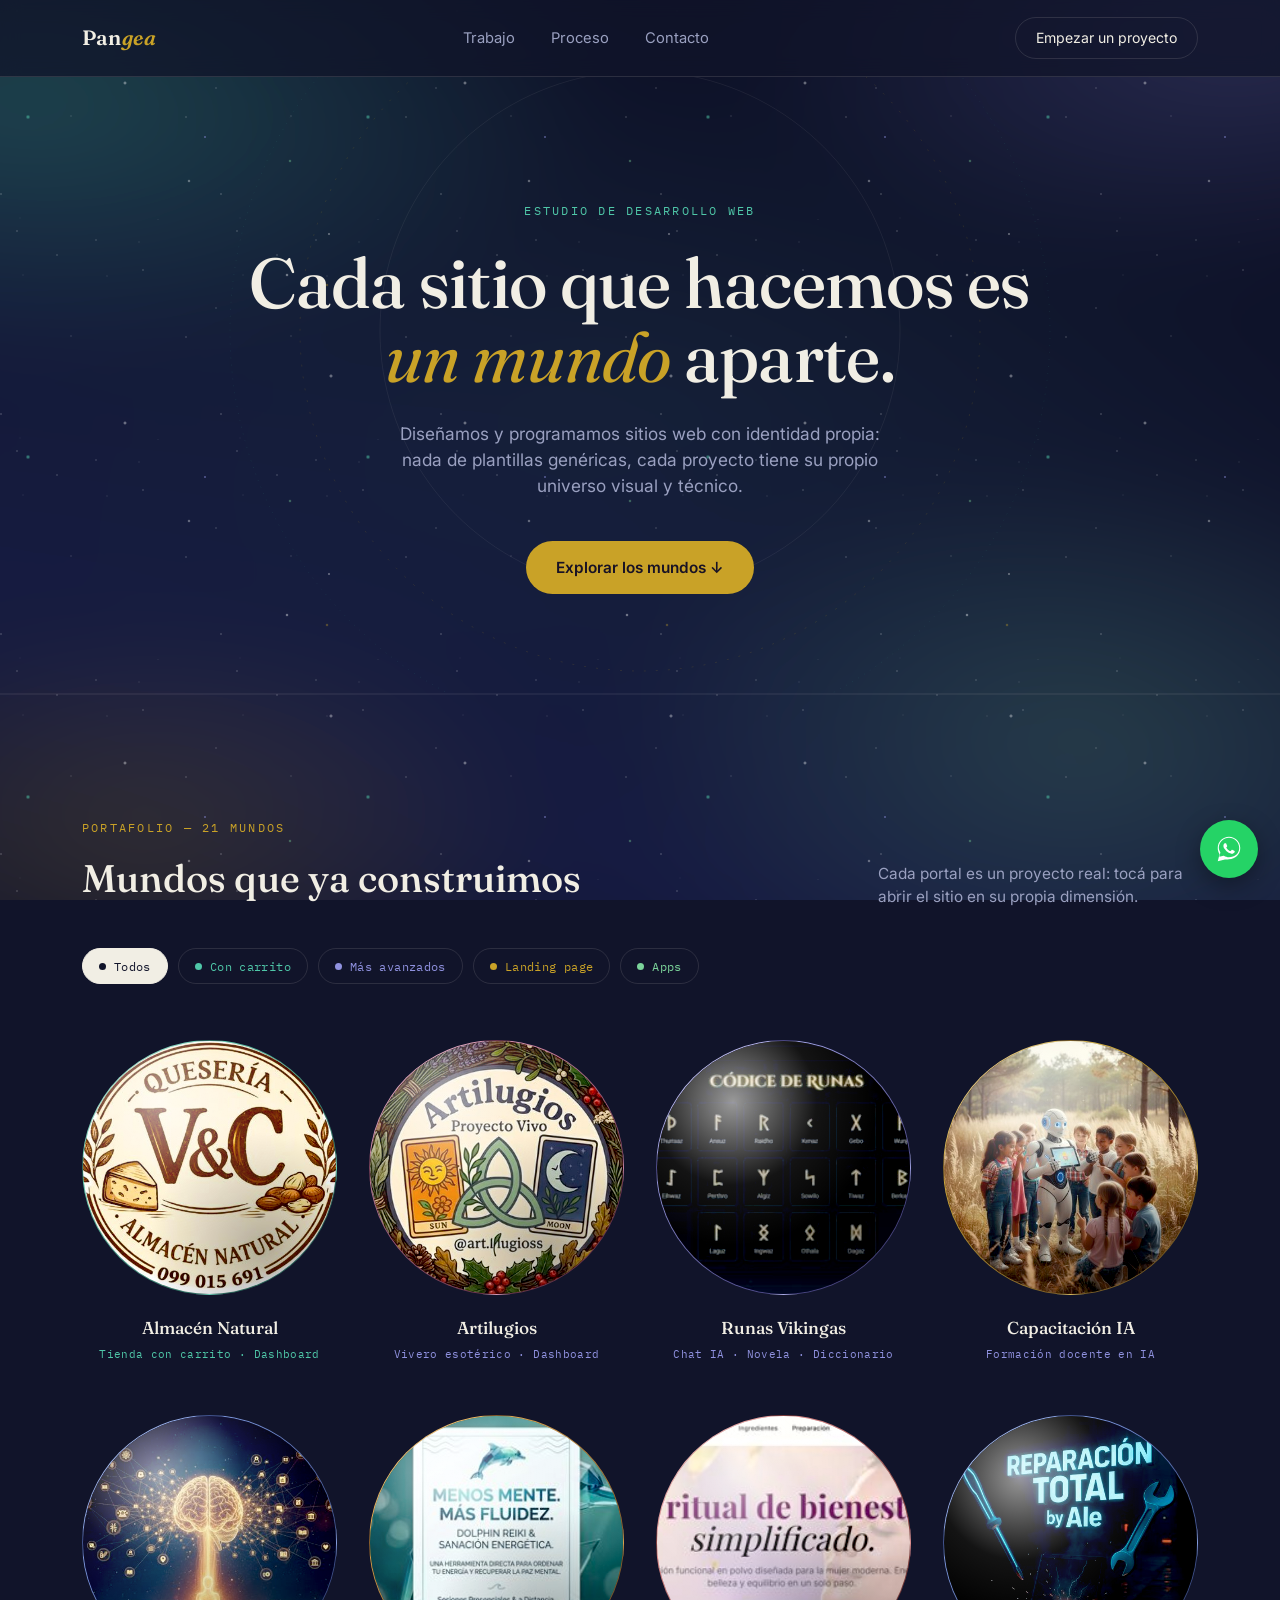
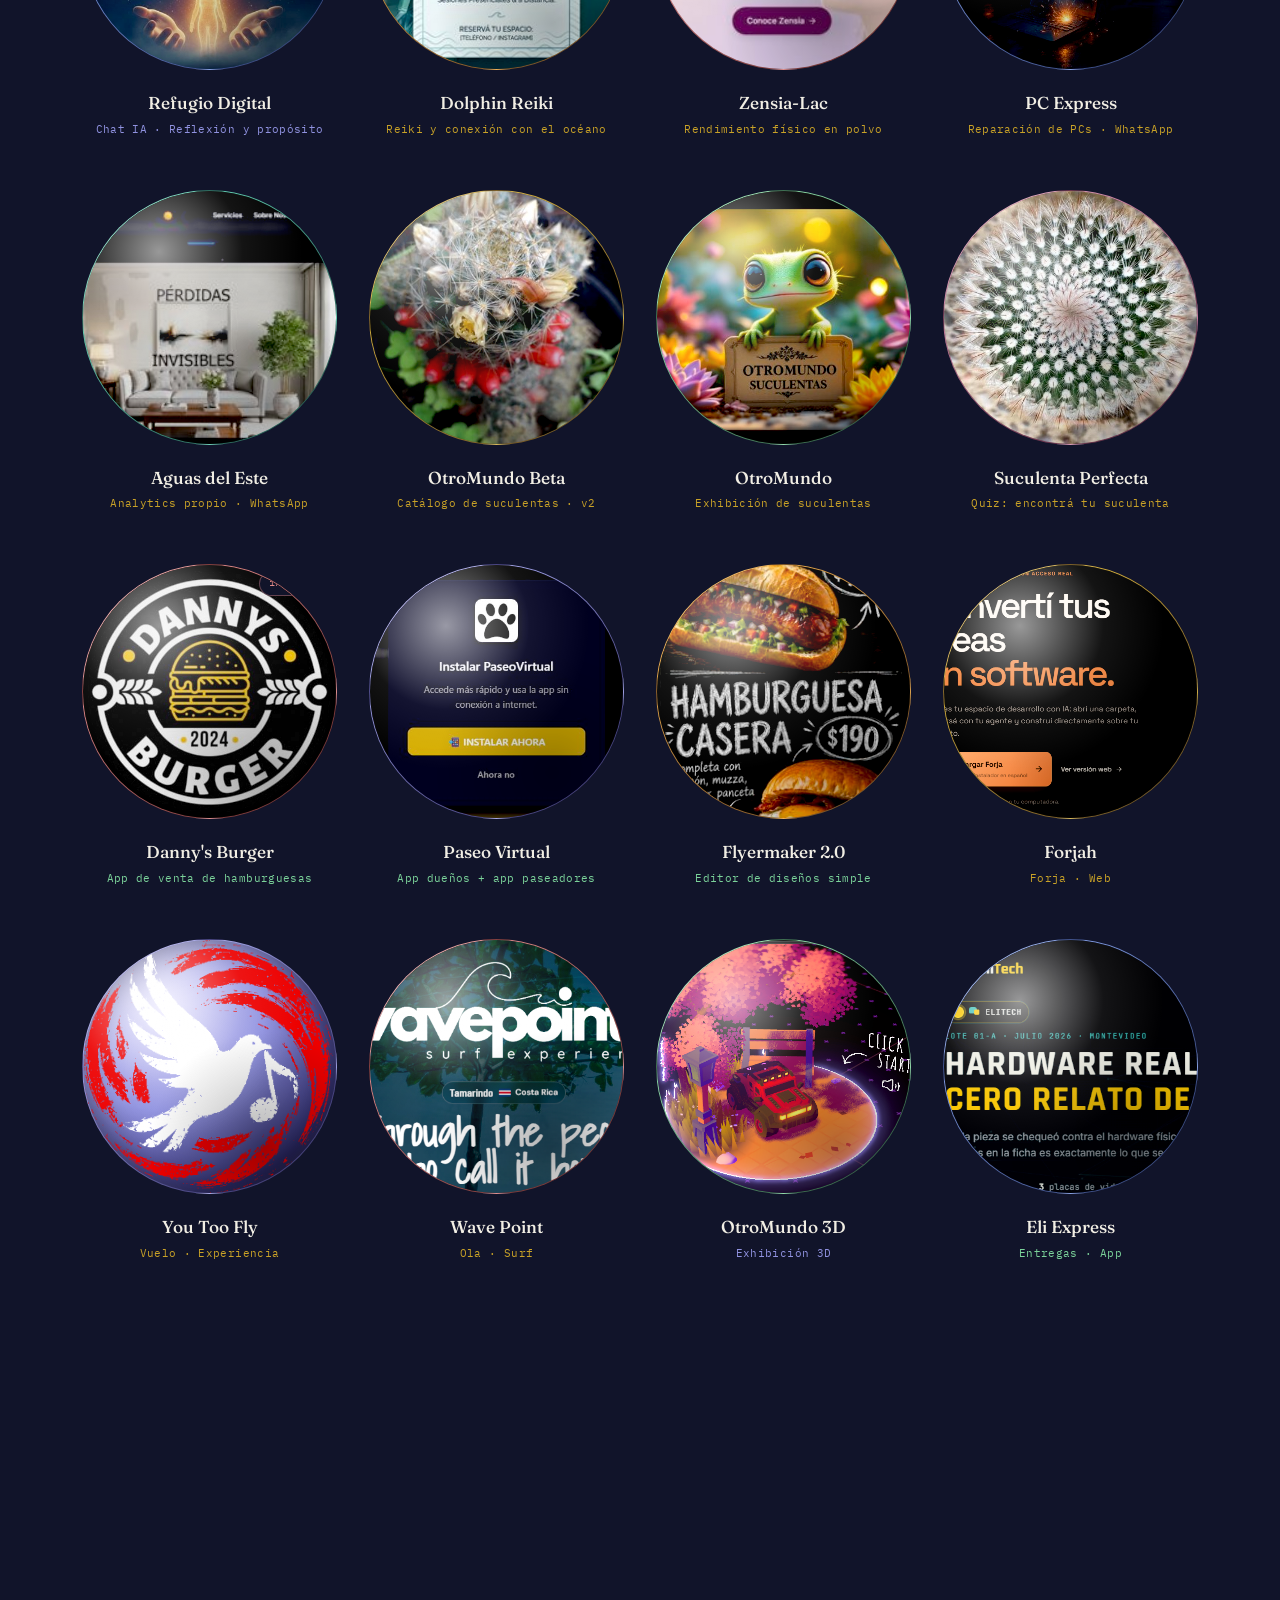
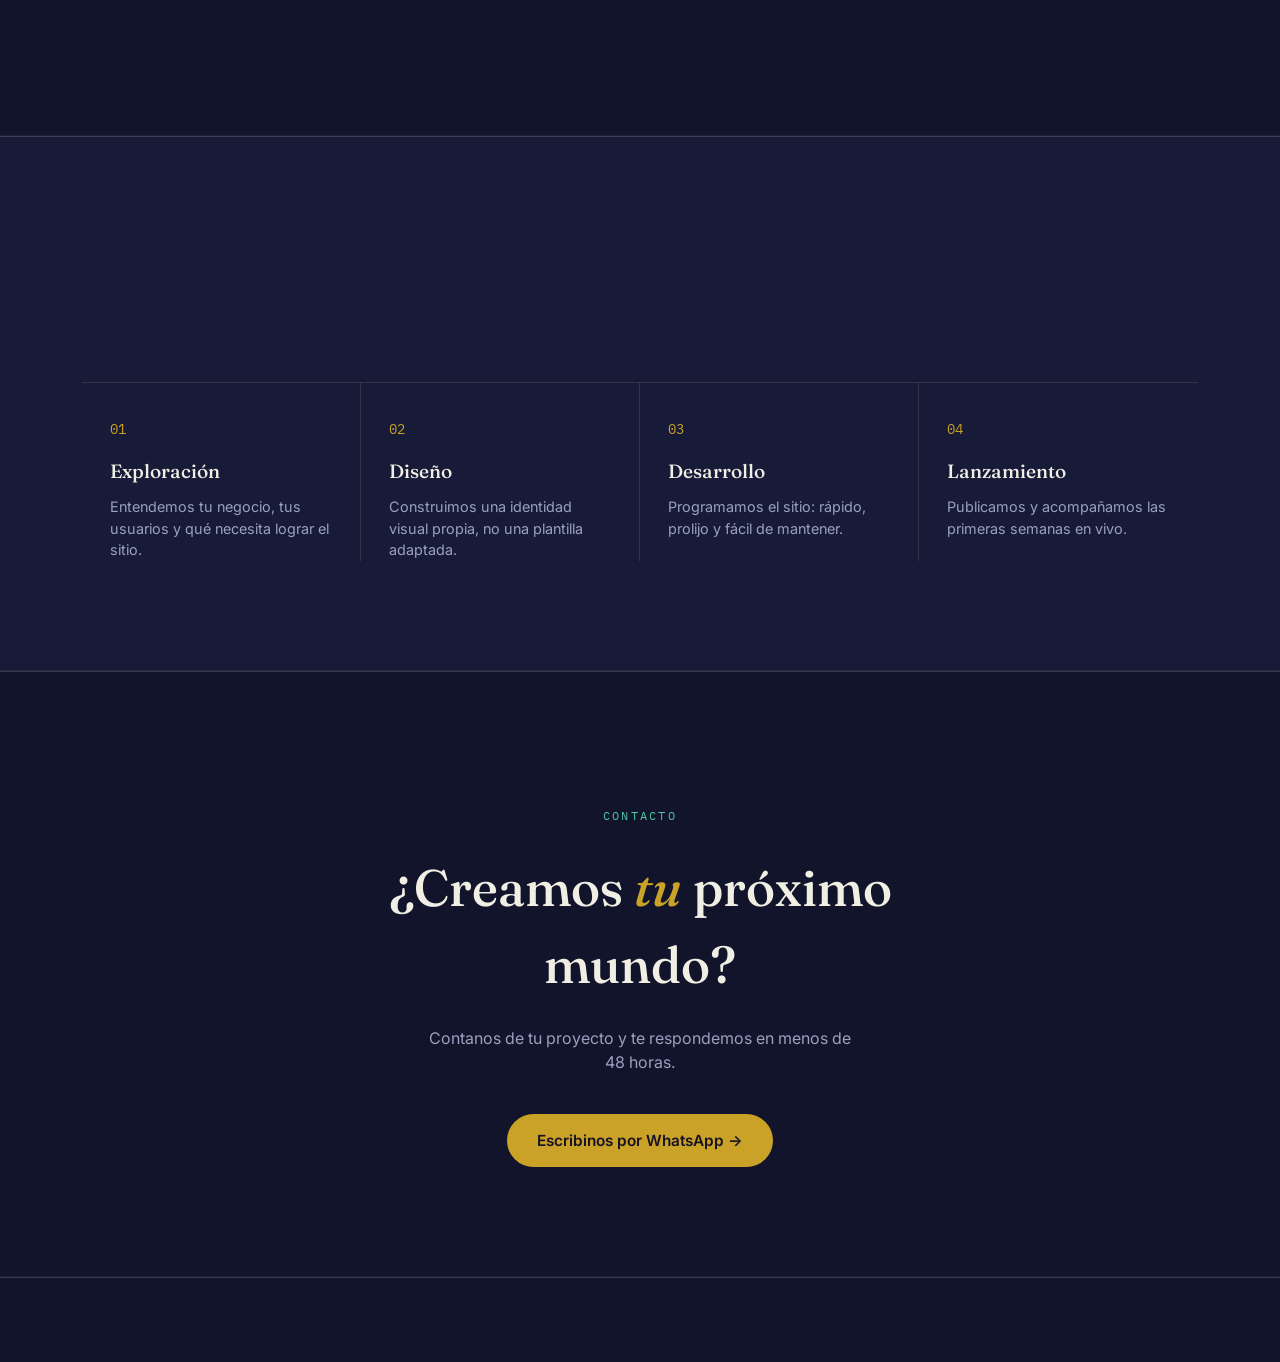
==== commit c01d7e22: "mmm" ====
--- a/index.html
+++ b/index.html
@@ -329,7 +329,7 @@
       </a>
 
       <a class="world-card" data-cats="landing" href="https://youtoofly.vercel.app" target="_blank" rel="noopener">
-        <div class="portal p7">
+        <div class="portal p7" style="background-color:#000;">
           <img class="mock-photo" loading="lazy" decoding="async" src="img/img_nowarfy-logo-red-solid.png"/>
           <div class="portal-glass"></div>
           <span class="portal-label">Ver sitio ↗</span>
@@ -360,7 +360,7 @@
 
       <a class="world-card" data-cats="app" href="https://eliexpress.vercel.app" target="_blank" rel="noopener">
         <div class="portal p4">
-          <img class="mock-photo" loading="lazy" decoding="async" src="img/og_eliexpress.png"/>
+          <img class="mock-photo" loading="lazy" decoding="async" src="img/eliexpress.png"/>
           <div class="portal-glass"></div>
           <span class="portal-label">Ver sitio ↗</span>
         </div>
@@ -370,7 +370,7 @@
 
       <a class="world-card" data-cats="landing" href="https://doberman-delta.vercel.app/" target="_blank" rel="noopener">
         <div class="portal p2">
-          <img class="mock-photo" loading="lazy" decoding="async" src="img/og_doberman.png"/>
+          <img class="mock-photo" loading="lazy" decoding="async" src="img/doberman.png"/>
           <div class="portal-glass"></div>
           <span class="portal-label">Ver sitio ↗</span>
         </div>
